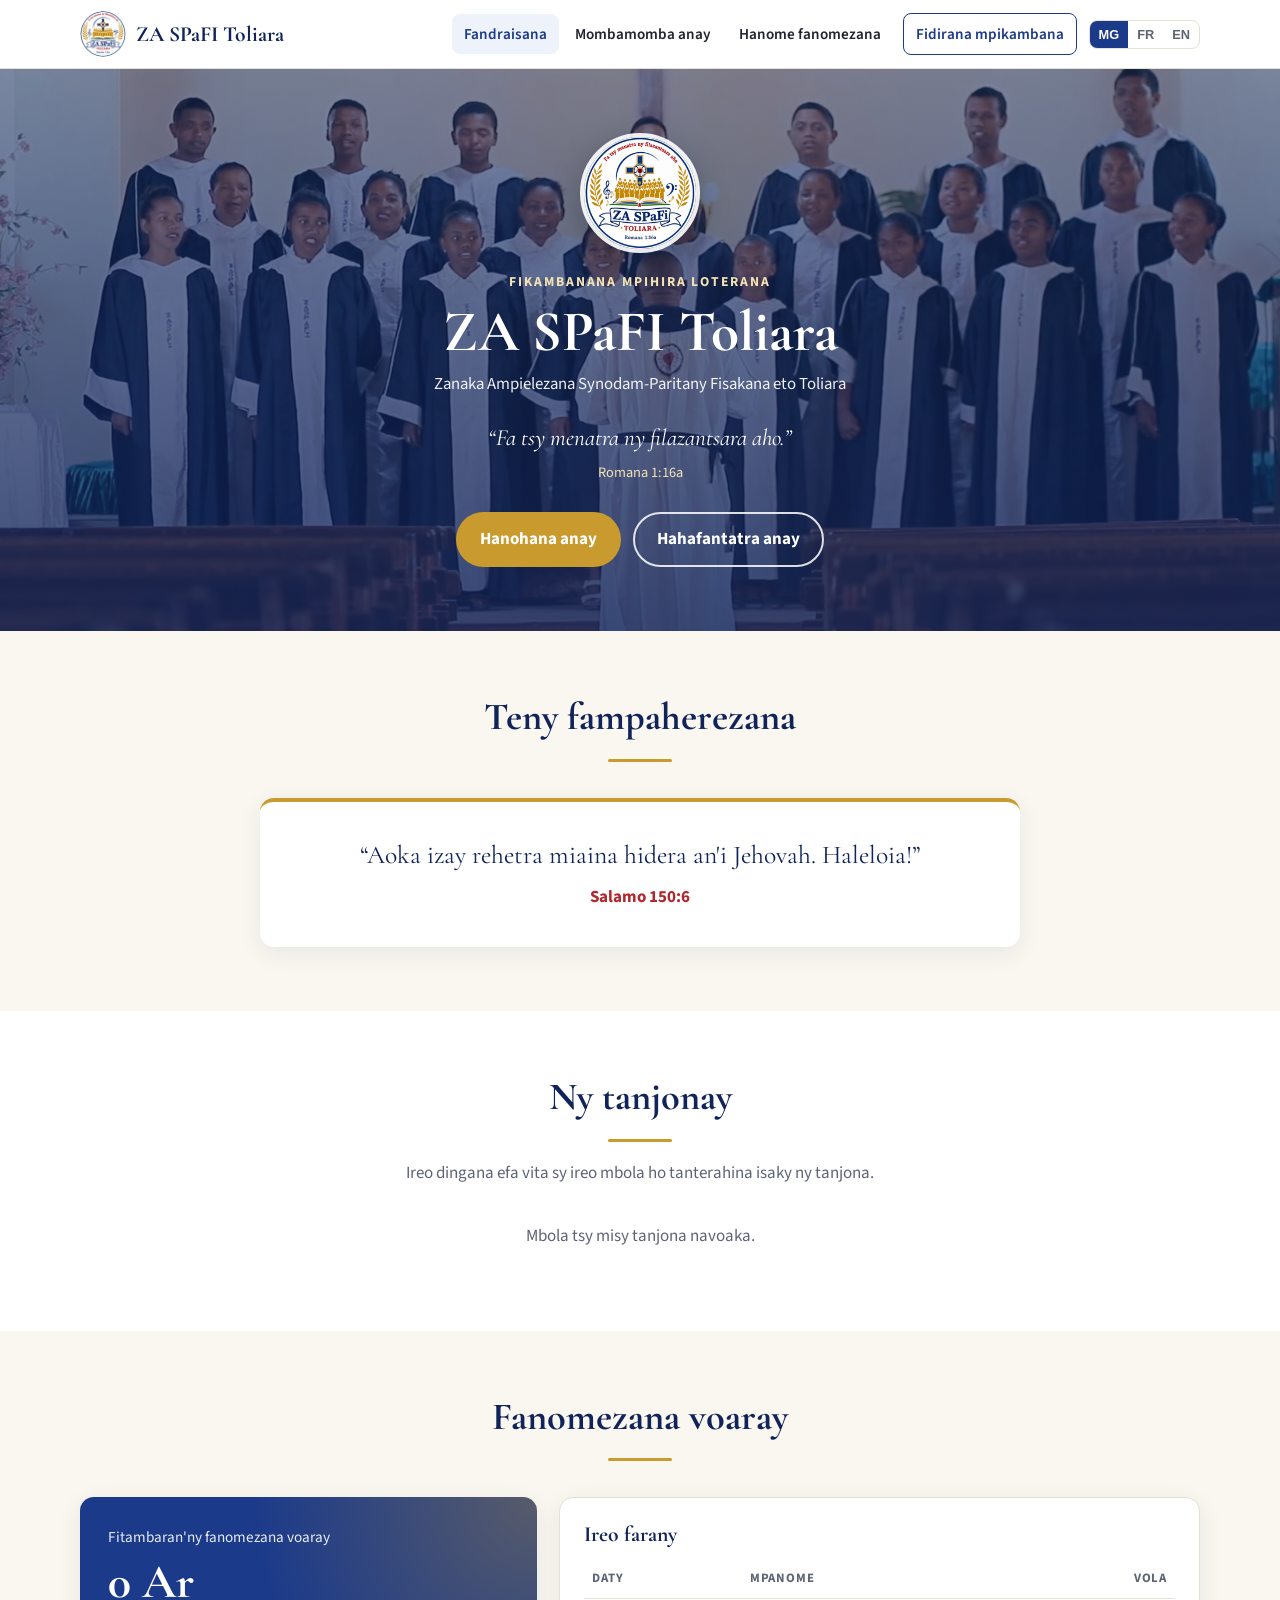
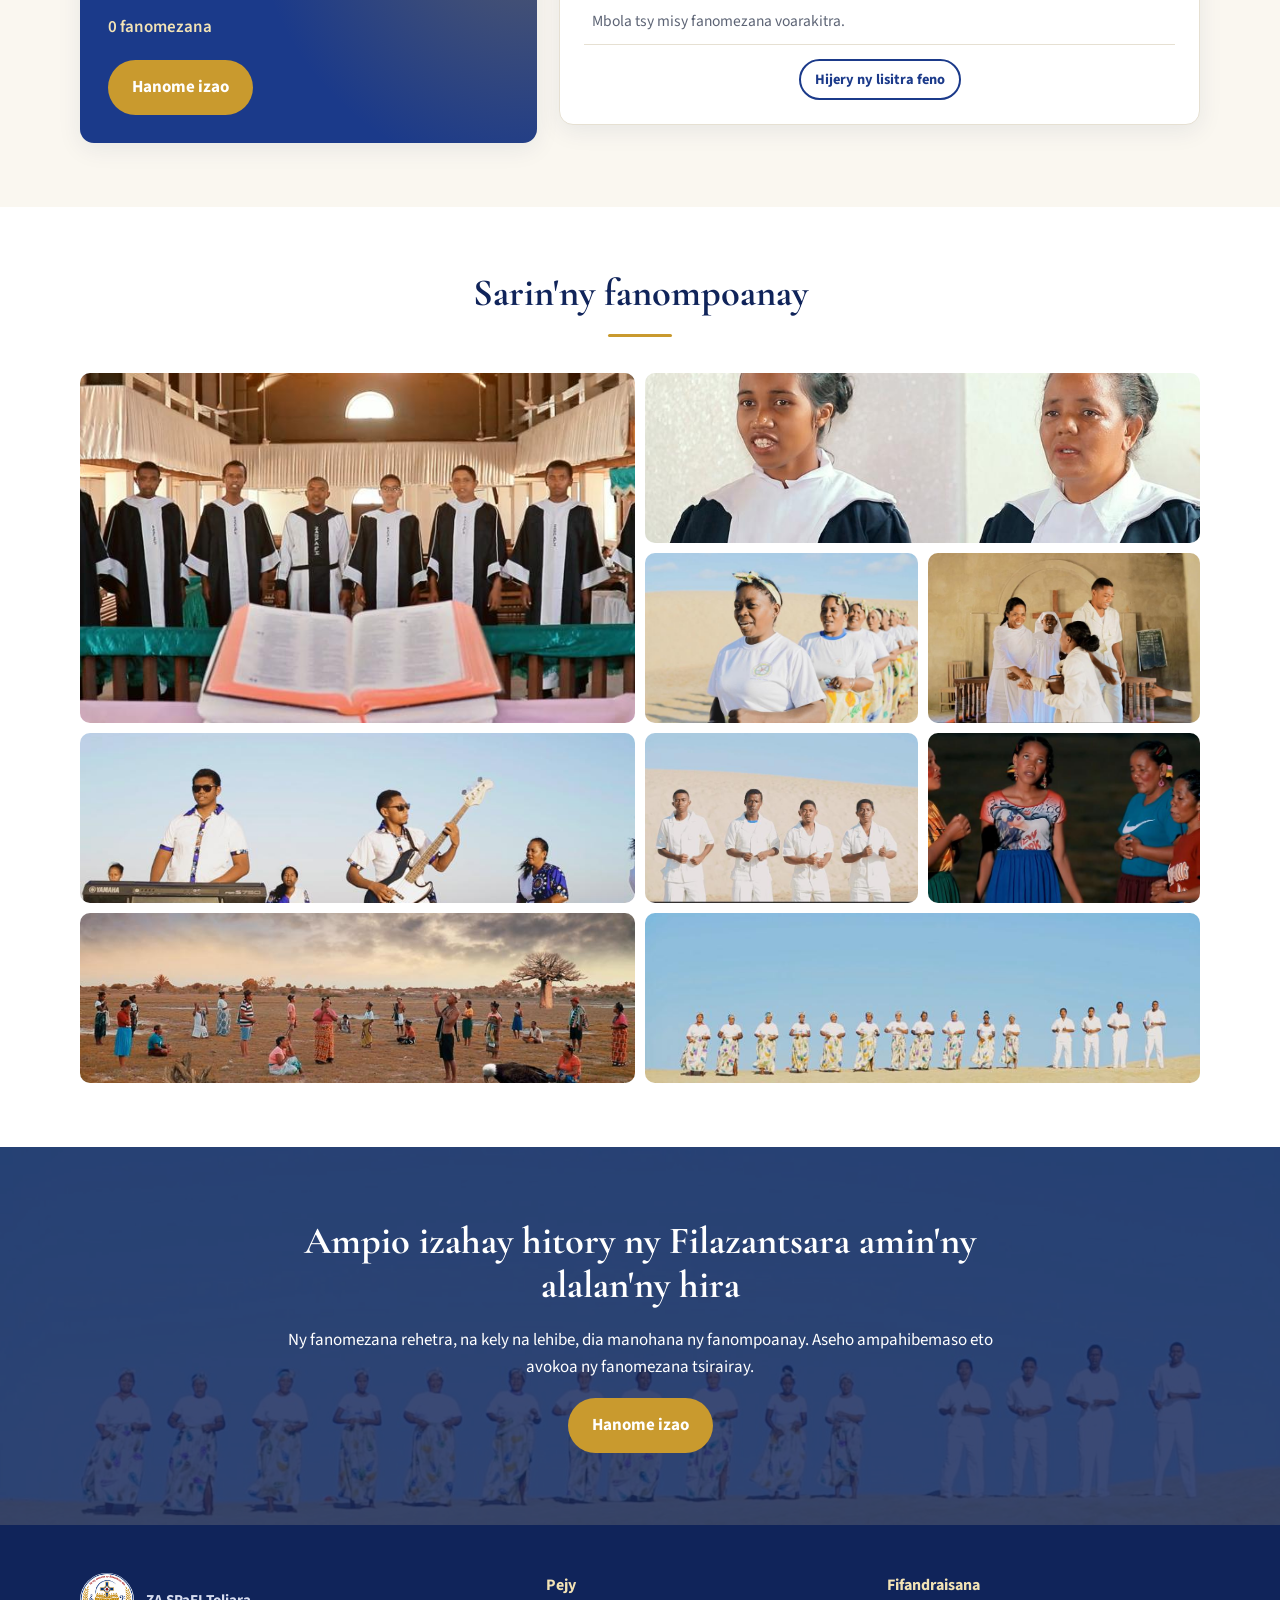
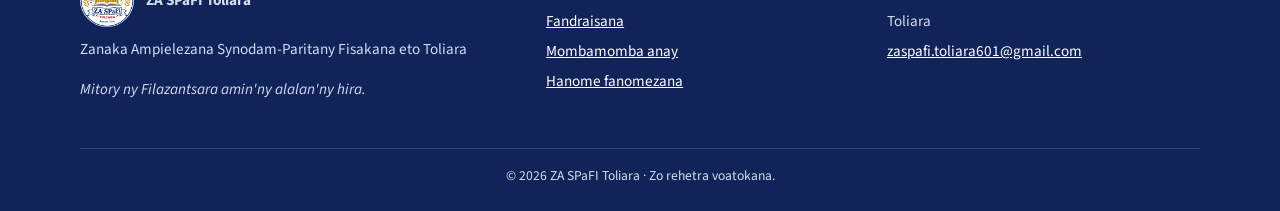
==== index.html @ 919e58b3 "first" ====
<!DOCTYPE html>
<html lang="mg">
<head>
<meta charset="utf-8">
<meta name="viewport" content="width=device-width, initial-scale=1">
<title>ZA SPaFI Toliara</title>
<meta name="description" content="ZA SPaFI Toliara – Zanaka Ampielezana Synodam-Paritany Fisakana eto Toliara. Fikambanana mpihira loterana.">
<meta property="og:title" content="ZA SPaFI Toliara">
<meta property="og:description" content="Fikambanana mpihira loterana – Toliara">
<meta property="og:image" content="assets/img/photo02.jpg">
<link rel="icon" href="assets/img/favicon.png">
<link rel="preconnect" href="https://fonts.googleapis.com">
<link rel="preconnect" href="https://fonts.gstatic.com" crossorigin>
<link href="https://fonts.googleapis.com/css2?family=Cormorant+Garamond:ital,wght@0,600;0,700;1,600&family=Source+Sans+3:wght@400;600;700&display=swap" rel="stylesheet">
<link rel="stylesheet" href="assets/css/style.css">
</head>
<body data-page="home">
<main>
  <section class="hero">
    <div class="hero__bg" style="background-image:url('assets/img/photo02.jpg')"></div>
    <div class="container hero__content">
      <img class="hero__logo" src="assets/img/logo-192.png" alt="Marika ZA SPaFI Toliara">
      <div class="hero__kicker" data-i18n="site.kind"></div>
      <h1 data-i18n="site.name"></h1>
      <p class="hero__fullname" data-i18n="site.fullname"></p>
      <div class="hero__verse" data-verse="motto"></div>
      <div class="btn-row">
        <a class="btn btn--gold" href="fanomezana.html" data-i18n="home.hero_btn_donate"></a>
        <a class="btn btn--ghost" href="mombamomba.html" data-i18n="home.hero_btn_about"></a>
      </div>
    </div>
  </section>

  <section class="section">
    <div class="container">
      <div class="section__head"><h2 data-i18n="home.verse_title"></h2><span class="ornament"></span></div>
      <div class="verse-card" data-verse="home"></div>
    </div>
  </section>

  <section class="section section--white" id="tanjona">
    <div class="container">
      <div class="section__head"><h2 data-i18n="home.goals_title"></h2><span class="ornament"></span><p data-i18n="home.goals_intro"></p></div>
      <div class="goals" id="goals" data-needs-data><p class="center muted" data-i18n="common.loading"></p></div>
    </div>
  </section>

  <section class="section">
    <div class="container">
      <div class="section__head"><h2 data-i18n="home.donations_title"></h2><span class="ornament"></span></div>
      <div class="donation-summary" id="donation-summary" data-needs-data></div>
    </div>
  </section>

  <section class="section section--white">
    <div class="container">
      <div class="section__head"><h2 data-i18n="home.gallery_title"></h2><span class="ornament"></span></div>
      <div class="gallery">
        <figure class="wide tall"><img src="assets/img/photo01-sm.jpg" alt="" loading="lazy"></figure>
        <figure class="wide"><img src="assets/img/photo03-sm.jpg" alt="" loading="lazy"></figure>
        <figure><img src="assets/img/photo05-sm.jpg" alt="" loading="lazy"></figure>
        <figure><img src="assets/img/photo08-sm.jpg" alt="" loading="lazy"></figure>
        <figure class="wide"><img src="assets/img/photo06-sm.jpg" alt="" loading="lazy"></figure>
        <figure><img src="assets/img/photo04-sm.jpg" alt="" loading="lazy"></figure>
        <figure><img src="assets/img/photo10-sm.jpg" alt="" loading="lazy"></figure>
        <figure class="wide"><img src="assets/img/photo09-sm.jpg" alt="" loading="lazy"></figure>
        <figure class="wide"><img src="assets/img/photo07-sm.jpg" alt="" loading="lazy"></figure>
      </div>
    </div>
  </section>

  <section class="cta">
    <div class="hero__bg" style="background-image:url('assets/img/photo07.jpg')"></div>
    <div class="container">
      <h2 data-i18n="home.cta_title"></h2>
      <p data-i18n="home.cta_text"></p>
      <a class="btn btn--gold" href="fanomezana.html" data-i18n="home.cta_btn"></a>
    </div>
  </section>
</main>
<script src="assets/js/config.js"></script>
<script src="assets/js/content.js"></script>
<script src="assets/js/app.js"></script>
</body>
</html>
---- assets/css/style.css ----
/* ZA SPaFI Toliara – main stylesheet
   Colours taken from the association logo. */
:root {
  --navy: #1b3a8a;
  --navy-dark: #10245a;
  --gold: #c99a2e;
  --gold-light: #f3e3b5;
  --red: #b0272d;
  --green: #2f7d4f;
  --cream: #faf7f0;
  --paper: #ffffff;
  --ink: #1f2430;
  --muted: #5d6475;
  --line: #e6e0d2;
  --radius: 14px;
  --shadow: 0 6px 24px rgba(16, 36, 90, .08);
  --font-head: "Cormorant Garamond", Georgia, serif;
  --font-body: "Source Sans 3", "Segoe UI", Roboto, sans-serif;
}

* { box-sizing: border-box; }
html { scroll-behavior: smooth; }
body {
  margin: 0;
  font-family: var(--font-body);
  font-size: 17px;
  line-height: 1.6;
  color: var(--ink);
  background: var(--cream);
}
img { max-width: 100%; display: block; }
a { color: var(--navy); }
h1, h2, h3 { font-family: var(--font-head); color: var(--navy-dark); line-height: 1.15; margin: 0 0 .5em; }
h1 { font-size: clamp(2.2rem, 6vw, 3.6rem); }
h2 { font-size: clamp(1.7rem, 4vw, 2.4rem); }
h3 { font-size: 1.35rem; }
p { margin: 0 0 1em; }

.container { width: min(1120px, 100% - 32px); margin-inline: auto; }
.section { padding: 64px 0; }
.section--white { background: var(--paper); }
.section__head { text-align: center; max-width: 680px; margin: 0 auto 36px; }
.section__head p { color: var(--muted); }
.ornament { display: block; width: 64px; height: 3px; background: var(--gold); margin: 10px auto 18px; border-radius: 2px; }

/* ---------- Header ---------- */
.site-header {
  position: sticky; top: 0; z-index: 50;
  background: rgba(255, 255, 255, .96);
  backdrop-filter: blur(6px);
  border-bottom: 1px solid var(--line);
}
.site-header__inner { display: flex; align-items: center; gap: 16px; min-height: 68px; }
.brand { display: flex; align-items: center; gap: 10px; text-decoration: none; color: var(--navy-dark); }
.brand img { width: 46px; height: 46px; border-radius: 50%; }
.brand span { font-family: var(--font-head); font-weight: 700; font-size: 1.35rem; }
.nav { margin-left: auto; display: flex; align-items: center; gap: 4px; }
.nav a {
  text-decoration: none; color: var(--ink); font-weight: 600; font-size: .95rem;
  padding: 8px 12px; border-radius: 8px;
}
.nav a:hover { background: var(--cream); }
.nav a[aria-current="page"] { color: var(--navy); background: #eef2fb; }
.nav a.nav__login { border: 1.5px solid var(--navy); color: var(--navy); margin-left: 6px; }
.lang-switch { display: flex; border: 1px solid var(--line); border-radius: 8px; overflow: hidden; margin-left: 8px; }
.lang-switch button { border: 0; background: transparent; padding: 6px 9px; font-weight: 700; font-size: .8rem; cursor: pointer; color: var(--muted); }
.lang-switch button.is-active { background: var(--navy); color: #fff; }
.nav-toggle { display: none; margin-left: auto; background: none; border: 0; padding: 8px; cursor: pointer; }
.nav-toggle span { display: block; width: 24px; height: 2px; background: var(--navy-dark); margin: 5px 0; }

@media (max-width: 860px) {
  .nav-toggle { display: block; }
  .nav {
    display: none; position: absolute; top: 68px; left: 0; right: 0;
    flex-direction: column; align-items: stretch; gap: 0;
    background: #fff; border-bottom: 1px solid var(--line); padding: 8px 16px 16px;
  }
  .nav.is-open { display: flex; }
  .nav a { padding: 12px; }
  .nav a.nav__login { margin: 8px 0 0; text-align: center; }
  .lang-switch { margin: 12px 0 0; align-self: flex-start; }
}

/* ---------- Demo banner ---------- */
.demo-banner { background: var(--gold-light); color: #5b4511; text-align: center; font-size: .9rem; padding: 8px 16px; }

/* ---------- Hero ---------- */
.hero { position: relative; color: #fff; min-height: 560px; display: flex; align-items: center; overflow: hidden; }
.hero__bg { position: absolute; inset: 0; background-size: cover; background-position: center; }
.hero__bg::after { content: ""; position: absolute; inset: 0; background: linear-gradient(180deg, rgba(16,36,90,.55) 0%, rgba(16,36,90,.82) 100%); }
.hero__content { position: relative; text-align: center; padding: 64px 0; }
.hero__logo { width: 120px; height: 120px; border-radius: 50%; margin: 0 auto 18px; border: 4px solid rgba(255,255,255,.9); box-shadow: 0 8px 30px rgba(0,0,0,.25); }
.hero__kicker { text-transform: uppercase; letter-spacing: .14em; font-size: .85rem; color: var(--gold-light); font-weight: 700; }
.hero h1 { color: #fff; margin: 6px 0 6px; }
.hero__fullname { font-size: 1.05rem; opacity: .92; max-width: 640px; margin: 0 auto 22px; }
.hero__verse { font-family: var(--font-head); font-style: italic; font-size: 1.45rem; margin: 0 auto 28px; }
.hero__verse blockquote { margin: 0; }
.hero__verse cite { display: block; font-style: normal; font-family: var(--font-body); font-size: .9rem; color: var(--gold-light); margin-top: 4px; }
.btn-row { display: flex; gap: 12px; justify-content: center; flex-wrap: wrap; }

.btn {
  display: inline-flex; align-items: center; justify-content: center; gap: 8px;
  font: inherit; font-weight: 700; text-decoration: none; cursor: pointer;
  padding: 12px 22px; border-radius: 999px; border: 2px solid transparent; transition: transform .15s, background .15s;
}
.btn:hover { transform: translateY(-1px); }
.btn--gold { background: var(--gold); color: #fff; }
.btn--gold:hover { background: #b88a22; }
.btn--ghost { border-color: rgba(255,255,255,.85); color: #fff; }
.btn--navy { background: var(--navy); color: #fff; }
.btn--outline { border-color: var(--navy); color: var(--navy); background: transparent; }
.btn--small { padding: 7px 14px; font-size: .9rem; }
.btn[disabled] { opacity: .6; cursor: wait; transform: none; }

/* ---------- Verse card ---------- */
.verse-card {
  max-width: 760px; margin: 0 auto; text-align: center;
  background: var(--paper); border-radius: var(--radius); box-shadow: var(--shadow);
  padding: 36px 28px; border-top: 4px solid var(--gold);
}
.verse-card blockquote { margin: 0; font-family: var(--font-head); font-size: 1.6rem; line-height: 1.35; color: var(--navy-dark); }
.verse-card cite { display: block; margin-top: 12px; font-style: normal; font-weight: 700; color: var(--red); }

/* ---------- Goals ---------- */
.goals { display: grid; gap: 22px; grid-template-columns: repeat(auto-fit, minmax(300px, 1fr)); }
.goal {
  background: var(--paper); border-radius: var(--radius); box-shadow: var(--shadow);
  padding: 24px; display: flex; flex-direction: column; border: 1px solid var(--line);
}
.goal h3 { margin-bottom: 6px; }
.goal__desc { color: var(--muted); font-size: .95rem; }
.goal__meta { display: flex; justify-content: space-between; font-size: .88rem; color: var(--muted); margin: 6px 0 8px; gap: 8px; flex-wrap: wrap; }
.goal__meta strong { color: var(--navy); }
.progress { height: 10px; background: #edeae1; border-radius: 99px; overflow: hidden; }
.progress__bar { height: 100%; background: linear-gradient(90deg, var(--navy), var(--gold)); border-radius: 99px; transition: width .8s ease; }
.goal__toggle { margin-top: 14px; align-self: flex-start; background: none; border: 0; padding: 0; color: var(--navy); font: inherit; font-weight: 700; cursor: pointer; }
.steps { list-style: none; margin: 14px 0 0; padding: 0; border-left: 2px solid var(--line); }
.steps[hidden] { display: none; }
.step { position: relative; padding: 0 0 12px 22px; font-size: .95rem; }
.step::before {
  content: ""; position: absolute; left: -8px; top: 5px; width: 14px; height: 14px; border-radius: 50%;
  background: #fff; border: 2px solid #c8c2b2;
}
.step--done::before { background: var(--green); border-color: var(--green); }
.step--in_progress::before { background: var(--gold); border-color: var(--gold); }
.step__title { font-weight: 600; }
.step--done .step__title { color: var(--muted); }
.step__info { font-size: .82rem; color: var(--muted); }
.badge { display: inline-block; font-size: .75rem; font-weight: 700; padding: 2px 8px; border-radius: 99px; margin-left: 6px; vertical-align: 1px; }
.badge--done { background: #e3f1e8; color: var(--green); }
.badge--in_progress { background: var(--gold-light); color: #6d5212; }
.badge--todo { background: #eef0f4; color: var(--muted); }

/* ---------- Stats / donations ---------- */
.donation-summary { display: grid; gap: 22px; grid-template-columns: minmax(0,1fr) minmax(0,1.4fr); align-items: start; }
@media (max-width: 760px) { .donation-summary { grid-template-columns: minmax(0,1fr); } }
.stat {
  background: var(--navy); color: #fff; border-radius: var(--radius); padding: 28px; box-shadow: var(--shadow);
  background-image: radial-gradient(circle at 100% 0%, rgba(201,154,46,.35), transparent 55%);
}
.stat__label { font-size: .95rem; opacity: .9; }
.stat__value { font-family: var(--font-head); font-size: clamp(2.2rem, 6vw, 3rem); font-weight: 700; line-height: 1.1; margin: 6px 0; }
.stat__sub { color: var(--gold-light); font-weight: 600; }
.stat .btn { margin-top: 18px; }

.card { background: var(--paper); border-radius: var(--radius); box-shadow: var(--shadow); padding: 24px; border: 1px solid var(--line); }
.table-wrap { overflow-x: auto; }
table { width: 100%; border-collapse: collapse; font-size: .97rem; }
th, td { text-align: left; padding: 10px 8px; border-bottom: 1px solid var(--line); }
th { font-size: .8rem; text-transform: uppercase; letter-spacing: .06em; color: var(--muted); }
td.num, th.num { text-align: right; white-space: nowrap; font-variant-numeric: tabular-nums; }
td.date { white-space: nowrap; color: var(--muted); }
tr.is-anon td.donor { color: var(--muted); font-style: italic; }
@media (max-width: 560px) { table { font-size: .88rem; } th, td { padding: 8px 5px; } }
tfoot td { font-weight: 700; border-bottom: 0; color: var(--navy-dark); }
.list-actions { margin-top: 14px; text-align: center; }

/* ---------- Gallery ---------- */
.gallery { display: grid; gap: 10px; grid-template-columns: repeat(4, 1fr); grid-auto-rows: 170px; }
.gallery figure { margin: 0; overflow: hidden; border-radius: 10px; }
.gallery img { width: 100%; height: 100%; object-fit: cover; transition: transform .4s; }
.gallery figure:hover img { transform: scale(1.05); }
.gallery .wide { grid-column: span 2; }
.gallery .tall { grid-row: span 2; }
@media (max-width: 760px) { .gallery { grid-template-columns: repeat(2, 1fr); grid-auto-rows: 130px; } }

/* ---------- CTA ---------- */
.cta { position: relative; color: #fff; text-align: center; overflow: hidden; }
.cta .hero__bg::after { background: rgba(16,36,90,.8); }
.cta .container { position: relative; padding: 72px 0; max-width: 720px; }
.cta h2 { color: #fff; }

/* ---------- Page header (inner pages) ---------- */
.page-head { position: relative; color: #fff; overflow: hidden; min-height: clamp(320px, 42vw, 520px); display: flex; align-items: flex-end; }
.page-head .hero__bg { background-position: center var(--focus, 25%); }
.page-head .hero__bg::after { background: linear-gradient(180deg, rgba(16,36,90,.10) 0%, rgba(16,36,90,.35) 45%, rgba(16,36,90,.88) 100%); }
.page-head .container { position: relative; padding: 140px 0 40px; text-align: center; }
.page-head h1 { color: #fff; }
.page-head p { max-width: 680px; margin: 0 auto; opacity: .95; }

/* ---------- About ---------- */
.two-col { display: grid; gap: 40px; grid-template-columns: 1.1fr .9fr; align-items: center; }
@media (max-width: 860px) { .two-col { grid-template-columns: 1fr; } }
.rounded-photo { border-radius: var(--radius); box-shadow: var(--shadow); }
.pillars { display: grid; gap: 16px; grid-template-columns: repeat(auto-fit, minmax(190px, 1fr)); }
.pillar { background: var(--paper); border-radius: var(--radius); padding: 22px; border: 1px solid var(--line); border-top: 4px solid var(--navy); }
.pillar:nth-child(2) { border-top-color: var(--gold); }
.pillar:nth-child(3) { border-top-color: var(--red); }
.pillar:nth-child(5) { border-top-color: var(--green); }
.pillar h3 { font-size: 1.25rem; }
.pillar p { color: var(--muted); font-size: .95rem; margin: 0; }
.office { display: grid; gap: 14px; grid-template-columns: repeat(auto-fit, minmax(160px, 1fr)); }
.office__item { background: var(--paper); border: 1px solid var(--line); border-radius: 12px; padding: 16px; text-align: center; }
.office__role { font-size: .8rem; text-transform: uppercase; letter-spacing: .06em; color: var(--gold); font-weight: 700; }
.office__name { font-weight: 700; color: var(--navy-dark); }
dl.facts { display: grid; grid-template-columns: max-content 1fr; gap: 10px 20px; margin: 0; }
dl.facts dt { font-weight: 700; color: var(--muted); }
dl.facts dd { margin: 0; }
@media (max-width: 560px) { dl.facts { grid-template-columns: 1fr; gap: 2px; } dl.facts dd { margin-bottom: 10px; } }

/* ---------- Donate ---------- */
.donate-grid { display: grid; gap: 28px; grid-template-columns: minmax(0,1fr) minmax(0,1.2fr); align-items: start; }
@media (max-width: 860px) { .donate-grid { grid-template-columns: minmax(0,1fr); } }
.how { counter-reset: how; list-style: none; padding: 0; margin: 0 0 22px; }
.how li { counter-increment: how; position: relative; padding: 0 0 14px 46px; }
.how li::before {
  content: counter(how); position: absolute; left: 0; top: 0; width: 32px; height: 32px; border-radius: 50%;
  background: var(--navy); color: #fff; font-weight: 700; display: grid; place-items: center;
}
.mm { border: 2px dashed var(--gold); border-radius: var(--radius); padding: 18px; background: #fffaf0; margin-bottom: 12px; }
.mm__op { font-weight: 700; color: var(--red); }
.mm__number { font-family: var(--font-head); font-size: 2rem; font-weight: 700; color: var(--navy-dark); letter-spacing: .03em; }
.mm__row { display: flex; align-items: center; gap: 12px; flex-wrap: wrap; }
.mm__holder { color: var(--muted); font-size: .92rem; }

.form { display: grid; gap: 14px; }
.form .row { display: grid; gap: 14px; grid-template-columns: 1fr 1fr; }
@media (max-width: 560px) { .form .row { grid-template-columns: 1fr; } }
label { font-weight: 600; font-size: .93rem; display: block; margin-bottom: 4px; }
.req { color: var(--red); }
input, select, textarea {
  width: 100%; font: inherit; padding: 10px 12px; border: 1.5px solid #d5cfbf; border-radius: 10px; background: #fff; color: var(--ink);
}
input:focus, select:focus, textarea:focus { outline: none; border-color: var(--navy); box-shadow: 0 0 0 3px rgba(27,58,138,.15); }
fieldset { border: 0; padding: 0; margin: 0; }
legend { font-weight: 600; font-size: .93rem; margin-bottom: 6px; }
.choice { display: flex; gap: 10px; align-items: center; font-weight: 400; margin-bottom: 4px; }
.choice input { width: auto; }
.hint { font-size: .85rem; color: var(--muted); margin-top: 4px; }
.hp { position: absolute; left: -9999px; }
.alert { padding: 14px 16px; border-radius: 10px; font-weight: 600; }
.alert--ok { background: #e3f1e8; color: #1f5a37; }
.alert--err { background: #fbe6e6; color: #8a1f24; }
.share-box { text-align: center; }

/* ---------- Footer ---------- */
.site-footer { background: var(--navy-dark); color: #d6dcef; padding: 48px 0 24px; font-size: .95rem; }
.site-footer a { color: #fff; }
.footer-grid { display: grid; gap: 28px; grid-template-columns: 1.4fr 1fr 1fr; }
@media (max-width: 760px) { .footer-grid { grid-template-columns: 1fr; } }
.site-footer h4 { color: var(--gold-light); margin: 0 0 10px; font-size: 1rem; }
.site-footer ul { list-style: none; padding: 0; margin: 0; }
.site-footer li { margin-bottom: 6px; }
.footer-brand { display: flex; gap: 12px; align-items: center; margin-bottom: 10px; }
.footer-brand img { width: 54px; height: 54px; border-radius: 50%; background: #fff; }
.footer-bottom { border-top: 1px solid rgba(255,255,255,.15); margin-top: 32px; padding-top: 16px; font-size: .85rem; text-align: center; }

.muted { color: var(--muted); }
.center { text-align: center; }
.mt { margin-top: 28px; }

/* ---------- Commissions ---------- */
.commissions { display: flex; flex-wrap: wrap; gap: 10px; justify-content: center; }
.chip { background: var(--paper); border: 1.5px solid var(--gold); color: var(--navy-dark); font-weight: 700; padding: 10px 18px; border-radius: 999px; }

/* ---------- Members' area ---------- */
.page-head--short { min-height: clamp(240px, 26vw, 340px); }
.page-head--short .container { padding-top: 90px; }
.demo-note { background: var(--gold-light); color: #5b4511; border-radius: 10px; padding: 8px 12px; font-size: .9rem; text-align: center; }
.login-card { max-width: 440px; margin: 0 auto; }
.member-head { display: flex; justify-content: space-between; align-items: center; gap: 16px; flex-wrap: wrap; }
.member-head h2 { margin: 0 0 6px; }
.member-meta { display: flex; gap: 14px; flex-wrap: wrap; align-items: center; color: var(--muted); font-size: .95rem; }
.chip--small { padding: 3px 10px; font-size: .85rem; }
.tabs { display: flex; gap: 6px; margin: 22px 0 18px; overflow-x: auto; border-bottom: 2px solid var(--line); }
.tab { background: none; border: 0; font: inherit; font-weight: 700; color: var(--muted); padding: 10px 14px; cursor: pointer; white-space: nowrap; border-bottom: 3px solid transparent; margin-bottom: -2px; }
.tab.is-active { color: var(--navy); border-bottom-color: var(--gold); }
.small { font-size: .85rem; }
.fee-grid { display: grid; grid-template-columns: repeat(6, minmax(0, 1fr)); gap: 8px; margin: 12px 0; }
@media (min-width: 700px) { .fee-grid { grid-template-columns: repeat(12, minmax(0, 1fr)); } }
.fee-cell { border-radius: 10px; padding: 8px 4px; text-align: center; border: 1.5px solid var(--line); background: #fff; }
.fee-cell__m { display: block; font-size: .8rem; font-weight: 700; color: var(--muted); }
.fee-cell__s { display: block; font-size: 1.1rem; font-weight: 700; }
.fee-cell--on_time { background: #e3f1e8; border-color: #9bcfae; color: var(--green); }
.fee-cell--late { background: var(--gold-light); border-color: #e2c77d; color: #8a6514; }
.fee-cell--unpaid { background: #fbe6e6; border-color: #eab0b2; color: var(--red); }
.fee-cell--future, .fee-cell--na { color: #b9b3a3; }
.legend { display: flex; flex-wrap: wrap; gap: 14px; font-size: .85rem; color: var(--muted); margin-top: 8px; }
.legend span { display: inline-flex; align-items: center; gap: 6px; }
.dot { display: inline-block; width: 14px; height: 14px; border-radius: 50%; border: 2px solid #d5cfbf; background: #fff; vertical-align: middle; }
.dot--on_time { background: var(--green); border-color: var(--green); }
.dot--late { background: var(--gold); border-color: var(--gold); }
.dot--unpaid { background: #fff; border-color: var(--red); }
.dot--na { background: #eee; border-color: #ddd; }
.fees-table th.c, .fees-table td.c { text-align: center; padding: 8px 3px; }
.loans, .tasks { list-style: none; margin: 0; padding: 0; }
.loan { display: flex; justify-content: space-between; gap: 12px; padding: 12px 0; border-bottom: 1px solid var(--line); flex-wrap: wrap; }
.loan__right { text-align: right; }
.loan--returned { opacity: .7; }
.seg { display: inline-flex; border: 1.5px solid var(--navy); border-radius: 999px; overflow: hidden; margin-bottom: 14px; }
.seg button { border: 0; background: #fff; color: var(--navy); font: inherit; font-weight: 700; padding: 7px 16px; cursor: pointer; }
.seg button.is-active { background: var(--navy); color: #fff; }
.task { display: flex; justify-content: space-between; gap: 14px; align-items: center; background: #fff; border: 1px solid var(--line); border-left: 4px solid #c8c2b2; border-radius: 12px; padding: 14px 16px; margin-bottom: 10px; flex-wrap: wrap; }
.task--in_progress { border-left-color: var(--gold); }
.task--done { border-left-color: var(--green); opacity: .75; }
.task__main { flex: 1 1 320px; min-width: 0; }
.task__title { font-weight: 700; }
.task__meta { display: flex; flex-wrap: wrap; gap: 4px 16px; font-size: .88rem; color: var(--muted); margin-top: 4px; }
.badge--late { background: #fbe6e6; color: var(--red); }
.confirm { display: flex; align-items: center; gap: 8px; flex-wrap: wrap; font-size: .9rem; font-weight: 600; }
.fin-stats { display: grid; gap: 16px; grid-template-columns: repeat(3, minmax(0, 1fr)); }
@media (max-width: 760px) { .fin-stats { grid-template-columns: minmax(0, 1fr); } }
.big { font-family: var(--font-head); font-size: 1.9rem; font-weight: 700; }
.amt-in { color: var(--green); }
.amt-out { color: var(--red); }
.rank-grid { display: grid; gap: 18px; grid-template-columns: repeat(2, minmax(0, 1fr)); }
@media (max-width: 760px) { .rank-grid { grid-template-columns: minmax(0, 1fr); } }
.podium { list-style: none; margin: 0; padding: 0; }
.podium__item { display: flex; align-items: center; gap: 12px; padding: 10px 0; border-bottom: 1px solid var(--line); }
.podium__rank { width: 34px; height: 34px; border-radius: 50%; display: grid; place-items: center; font-weight: 700; color: #fff; background: #b9b3a3; flex: none; }
.podium__item--1 .podium__rank { background: var(--gold); }
.podium__item--2 .podium__rank { background: #8f9bb3; }
.podium__item--3 .podium__rank { background: #b07a4a; }
.podium__name { flex: 1; font-weight: 700; }
.podium__count { color: var(--muted); font-size: .9rem; white-space: nowrap; }
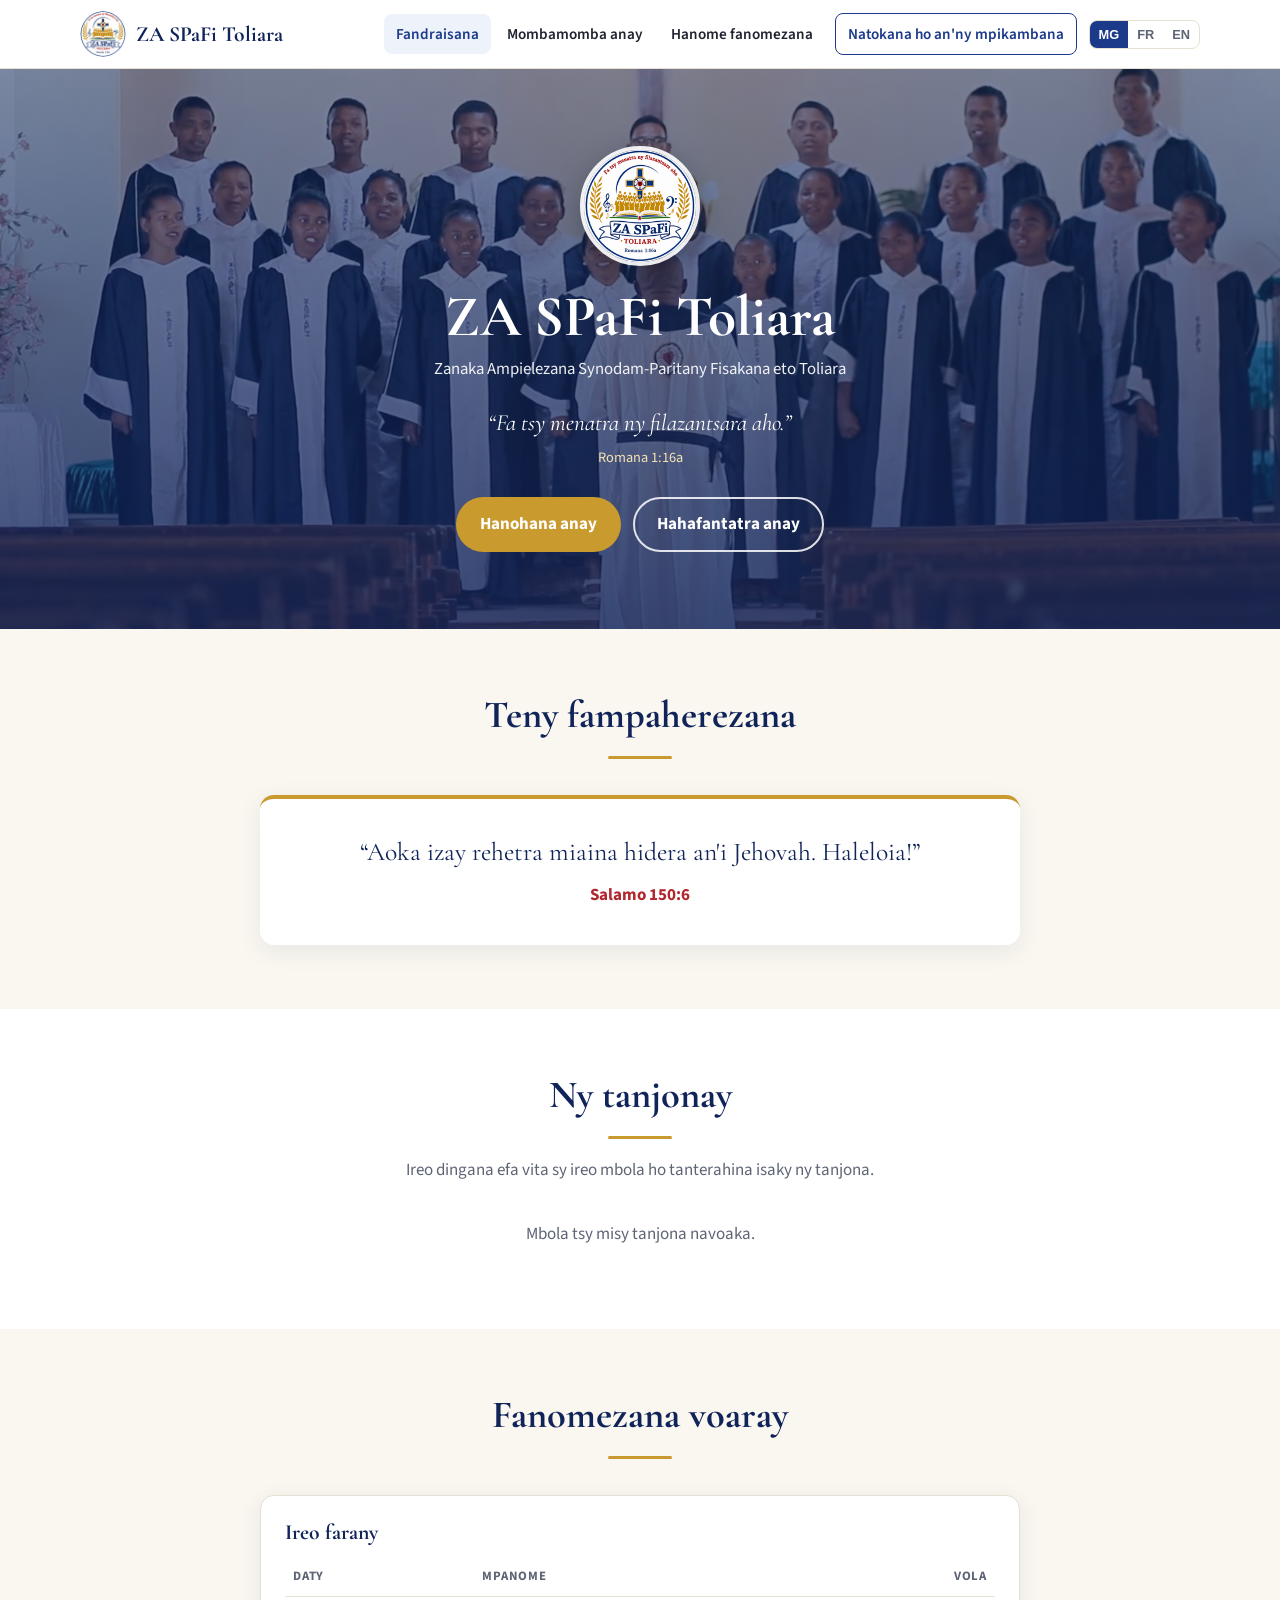
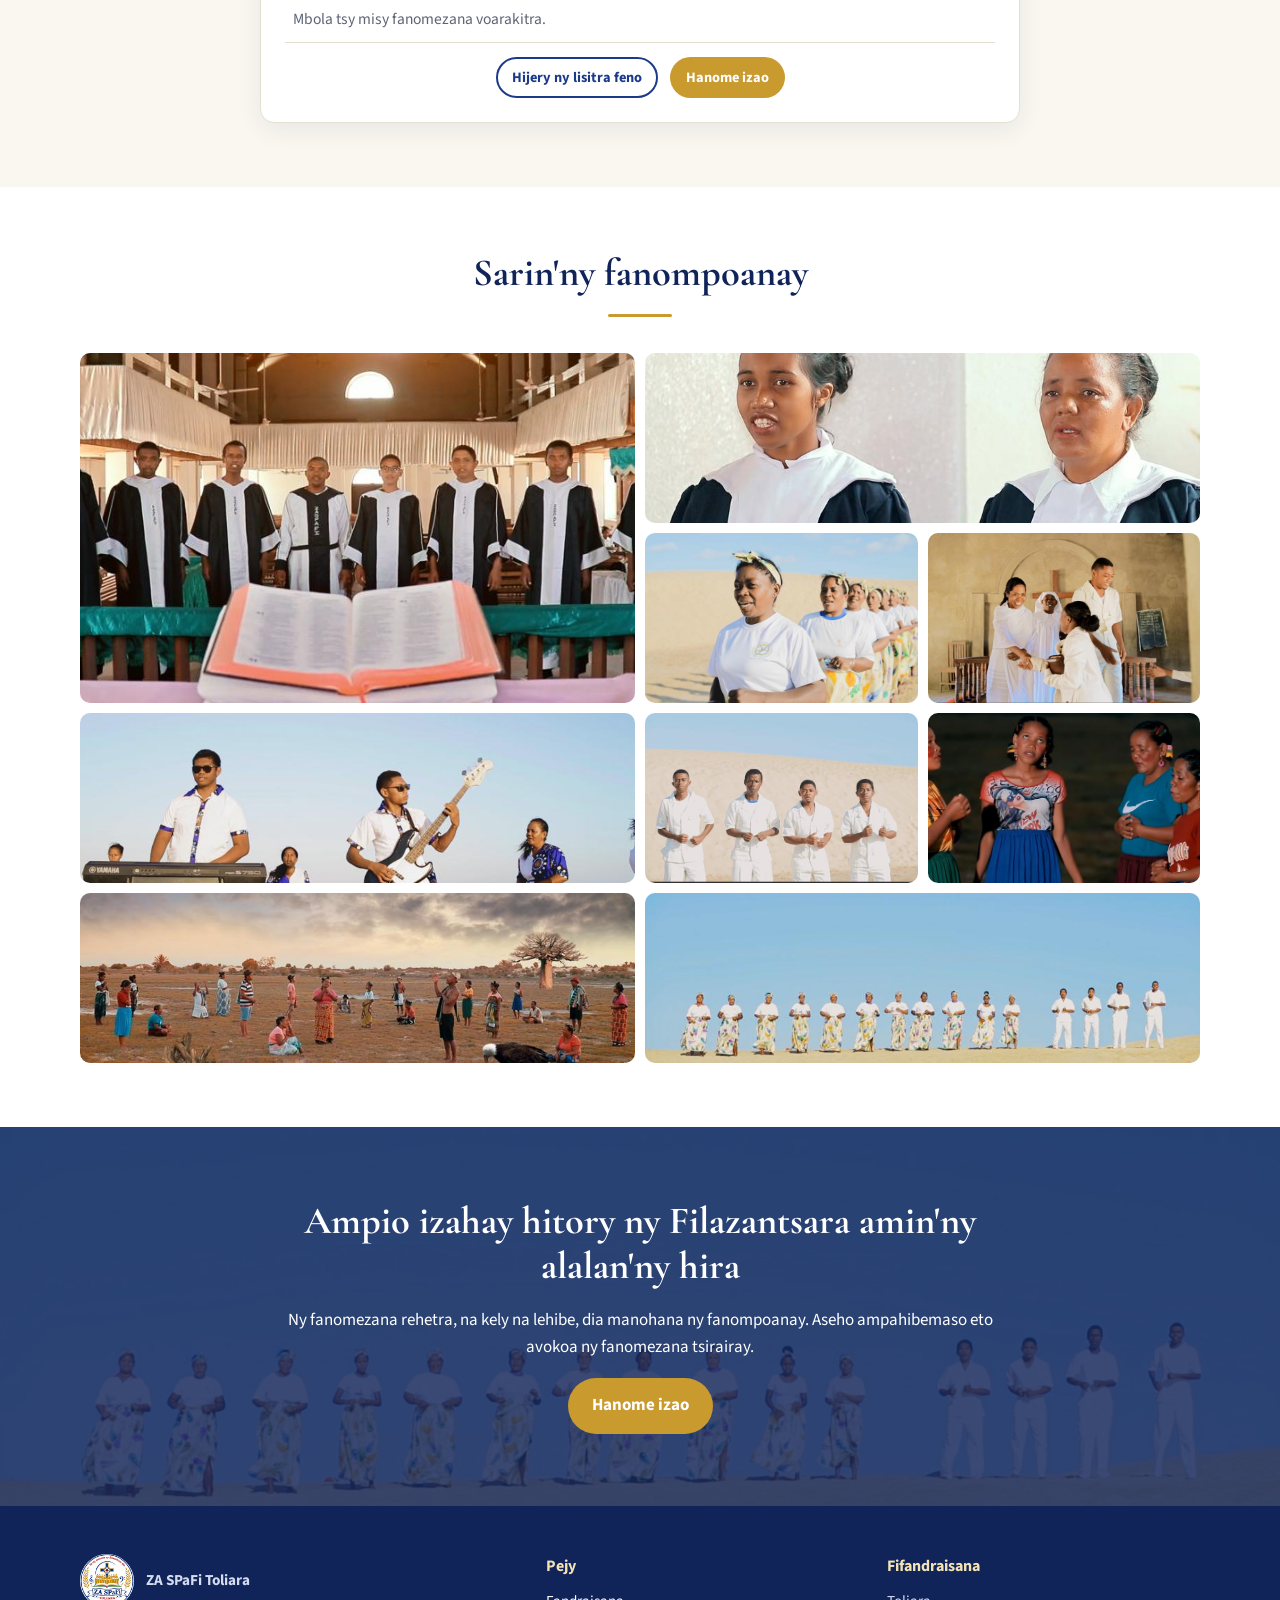
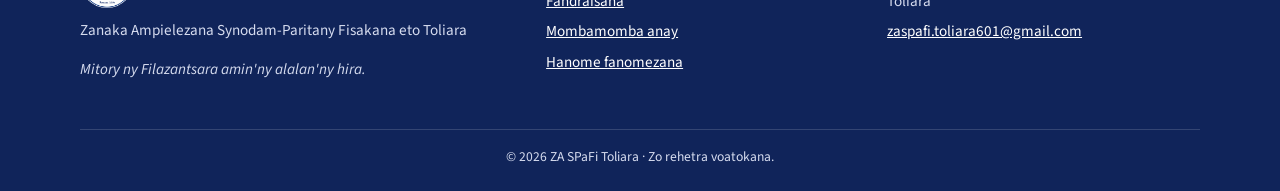
==== commit 9bcc2b7d: "photo card" ====
--- a/index.html
+++ b/index.html
@@ -3,10 +3,10 @@
 <head>
 <meta charset="utf-8">
 <meta name="viewport" content="width=device-width, initial-scale=1">
-<title>ZA SPaFI Toliara</title>
-<meta name="description" content="ZA SPaFI Toliara – Zanaka Ampielezana Synodam-Paritany Fisakana eto Toliara. Fikambanana mpihira loterana.">
-<meta property="og:title" content="ZA SPaFI Toliara">
-<meta property="og:description" content="Fikambanana mpihira loterana – Toliara">
+<title>ZA SPaFi Toliara</title>
+<meta name="description" content="ZA SPaFi Toliara – Zanaka Ampielezana Synodam-Paritany Fisakana eto Toliara.">
+<meta property="og:title" content="ZA SPaFi Toliara">
+<meta property="og:description" content="Zanaka Ampielezana Synodam-Paritany Fisakana eto Toliara">
 <meta property="og:image" content="assets/img/photo02.jpg">
 <link rel="icon" href="assets/img/favicon.png">
 <link rel="preconnect" href="https://fonts.googleapis.com">
@@ -19,8 +19,7 @@
   <section class="hero">
     <div class="hero__bg" style="background-image:url('assets/img/photo02.jpg')"></div>
     <div class="container hero__content">
-      <img class="hero__logo" src="assets/img/logo-192.png" alt="Marika ZA SPaFI Toliara">
-      <div class="hero__kicker" data-i18n="site.kind"></div>
+      <img class="hero__logo" src="assets/img/logo-192.png" alt="Marika ZA SPaFi Toliara">
       <h1 data-i18n="site.name"></h1>
       <p class="hero__fullname" data-i18n="site.fullname"></p>
       <div class="hero__verse" data-verse="motto"></div>
--- a/assets/css/style.css
+++ b/assets/css/style.css
@@ -1,4 +1,4 @@
-/* ZA SPaFI Toliara – main stylesheet
+/* ZA SPaFi Toliara – main stylesheet
    Colours taken from the association logo. */
 :root {
   --navy: #1b3a8a;
@@ -333,3 +333,128 @@
 .podium__item--3 .podium__rank { background: #b07a4a; }
 .podium__name { flex: 1; font-weight: 700; }
 .podium__count { color: var(--muted); font-size: .9rem; white-space: nowrap; }
+
+/* ---------- Phone entry app ---------- */
+body[data-page="entry"] .site-footer { display: none; }
+.e-main { padding: 18px 0 60px; }
+.inline { display: flex; gap: 8px; align-items: center; flex-wrap: wrap; }
+.inline select { flex: 1 1 200px; }
+.mt-s { margin-top: 12px; }
+.linkbtn { background: none; border: 0; color: var(--navy); font: inherit; font-weight: 700; cursor: pointer; padding: 4px 0; text-decoration: underline; }
+.e-status { background: #e8eefb; border: 1px solid #c9d5f1; border-radius: 12px; padding: 10px 14px; margin-bottom: 14px; font-size: .92rem; display: grid; gap: 4px; }
+.e-status.is-offline { background: var(--gold-light); border-color: #e2c77d; }
+.e-status__row { display: flex; gap: 10px; align-items: center; flex-wrap: wrap; justify-content: space-between; }
+.flash { margin-bottom: 12px; }
+.e-big {
+  display: flex; flex-direction: column; align-items: center; justify-content: center; gap: 6px; text-align: center;
+  background: var(--paper); border: 1.5px solid var(--line); border-radius: 16px; padding: 18px 10px; min-height: 104px;
+  font: inherit; font-weight: 700; color: var(--navy-dark); text-decoration: none; cursor: pointer; box-shadow: var(--shadow);
+}
+.e-big--scan { width: 100%; background: var(--navy); color: #fff; border-color: var(--navy); min-height: 130px; font-size: 1.15rem; }
+.e-ico { font-size: 1.8rem; line-height: 1; }
+.e-grid { display: grid; grid-template-columns: repeat(2, minmax(0, 1fr)); gap: 12px; margin-top: 14px; }
+.count { background: var(--red); color: #fff; border-radius: 99px; padding: 0 8px; font-size: .85rem; }
+.e-search { position: relative; margin-top: 14px; }
+.picks { list-style: none; margin: 6px 0 0; padding: 0; background: #fff; border: 1px solid var(--line); border-radius: 12px; overflow: hidden; }
+.pick { display: flex; flex-direction: column; align-items: flex-start; width: 100%; background: none; border: 0; border-bottom: 1px solid var(--line); padding: 10px 14px; font: inherit; text-align: left; cursor: pointer; }
+.pick span { color: var(--muted); font-size: .88rem; }
+.e-back { margin-bottom: 10px; }
+.e-head h2 { margin-bottom: 6px; }
+.e-wide { width: 100%; }
+.mchips { display: grid; grid-template-columns: repeat(6, minmax(0, 1fr)); gap: 6px; margin: 8px 0 12px; }
+.mchip { position: relative; margin: 0; }
+.mchip input { position: absolute; opacity: 0; }
+.mchip span { display: block; text-align: center; padding: 10px 0; border: 1.5px solid var(--line); border-radius: 10px; font-weight: 700; background: #fff; cursor: pointer; }
+.mchip input:checked + span { background: var(--gold); border-color: var(--gold); color: #fff; }
+.mchip.is-paid input + span, .mchip.is-paid input:checked + span { background: #e3f1e8; border-color: #9bcfae; color: var(--green); cursor: default; }
+.fee-total { font-weight: 700; color: var(--navy-dark); margin: 0; }
+.seg label { display: inline-flex; gap: 6px; align-items: center; padding: 7px 16px; margin: 0; font-weight: 700; color: var(--navy); cursor: pointer; }
+.att-list { list-style: none; padding: 0; margin: 0 0 10px; max-height: 300px; overflow-y: auto; }
+.att-list li { display: flex; justify-content: space-between; padding: 6px 0; border-bottom: 1px solid var(--line); }
+.don__top { display: flex; justify-content: space-between; font-size: 1.15rem; }
+.scanner { position: fixed; inset: 0; z-index: 100; background: rgba(10, 20, 50, .92); display: flex; align-items: center; justify-content: center; padding: 16px; }
+.scanner[hidden] { display: none; }
+.scanner__box { width: min(420px, 100%); text-align: center; color: #fff; }
+.scanner__box #reader { width: 100%; background: #000; border-radius: 12px; overflow: hidden; min-height: 240px; }
+.scanner__msg { min-height: 1.6em; font-weight: 700; margin: 12px 0; }
+
+/* ---------- Member cards & labels ---------- */
+.idcard {
+  width: 85.6mm; height: 54mm; border-radius: 3mm; overflow: hidden; background: #fff; color: var(--ink);
+  border: .3mm solid #c8c2b2; display: flex; flex-direction: column; font-family: var(--font-body);
+  -webkit-print-color-adjust: exact; print-color-adjust: exact;
+}
+.idcard__band { background: var(--navy); color: #fff; display: flex; align-items: center; gap: 2.5mm; padding: 1.8mm 3mm; border-bottom: .8mm solid var(--gold); }
+.idcard__band img { width: 9mm; height: 9mm; border-radius: 50%; background: #fff; }
+.idcard__band strong { display: block; font-family: var(--font-head); font-size: 4.2mm; line-height: 1.1; }
+.idcard__band span { display: block; font-size: 2.4mm; color: var(--gold-light); }
+.idcard__body { flex: 1; display: flex; gap: 2mm; padding: 2mm 3mm; align-items: center; }
+.idcard__info { flex: 1; min-width: 0; font-size: 2.6mm; line-height: 1.35; }
+.idcard__label { text-transform: uppercase; letter-spacing: .08em; font-size: 2.1mm; color: var(--gold); font-weight: 700; }
+.idcard__name { font-weight: 700; font-size: 3.6mm; color: var(--navy-dark); line-height: 1.15; margin: .5mm 0 1mm; }
+.idcard__id { margin-top: 1.2mm; font-weight: 700; font-size: 3.4mm; color: var(--red); letter-spacing: .04em; }
+.idcard__qr { width: 24mm; height: 24mm; flex: none; }
+.idcard__qr svg { width: 100%; height: 100%; display: block; }
+.idcard__foot { font-size: 2mm; text-align: center; color: var(--muted); font-style: italic; padding: 0 2mm 1.4mm; }
+.my-card .idcard { margin: 8px auto 0; transform-origin: top center; }
+@media (max-width: 420px) { .my-card .idcard { transform: scale(.9); } }
+.mlabel { width: 50mm; height: 25mm; border: .3mm dashed #b9b3a3; display: flex; gap: 2mm; align-items: center; padding: 2mm; background: #fff; }
+.mlabel__qr { width: 20mm; height: 20mm; flex: none; }
+.mlabel__qr svg { width: 100%; height: 100%; display: block; }
+.mlabel__txt { font-size: 2.6mm; line-height: 1.3; }
+.mlabel__id { font-weight: 700; font-size: 4.4mm; color: var(--navy-dark); }
+.mlabel__org { color: var(--muted); font-size: 2.2mm; }
+
+/* karatra.html */
+.c-tools { display: flex; gap: 8px; align-items: center; flex-wrap: wrap; margin-bottom: 12px; }
+.c-tools select { width: auto; }
+.c-list { display: grid; grid-template-columns: repeat(auto-fill, minmax(230px, 1fr)); gap: 4px 14px; margin-bottom: 24px; }
+.c-item { display: flex; gap: 8px; align-items: center; font-weight: 400; margin: 0; padding: 4px 0; }
+.c-item input { width: auto; }
+.print-area { display: flex; flex-wrap: wrap; gap: 4mm; justify-content: center; padding: 0 16px 40px; }
+@media print {
+  @page { size: A4; margin: 10mm; }
+  body { background: #fff; }
+  .site-header, .site-footer, .demo-banner, .no-print { display: none !important; }
+  .print-area { gap: 2mm; padding: 0; justify-content: flex-start; }
+  .idcard, .mlabel { break-inside: avoid; page-break-inside: avoid; }
+}
+
+/* ---------- Member photos ---------- */
+.idcard__photo { width: 17mm; height: 22.5mm; flex: none; border-radius: 1.5mm; overflow: hidden; background: #e9e4d6; border: .3mm solid #d5cfbf; display: grid; place-items: center; }
+.idcard__photo img { width: 100%; height: 100%; object-fit: cover; display: block; }
+.idcard__photo span { font-family: var(--font-head); font-weight: 700; font-size: 6mm; color: #a39c8a; }
+.idcard__band span { font-size: 1.9mm; line-height: 1.2; }
+.idcard__body { gap: 2.2mm; padding: 1.8mm 2.6mm; }
+.idcard__qr { width: 20mm; height: 20mm; }
+.idcard__name { font-size: 3.2mm; }
+.idcard__info { font-size: 2.4mm; }
+.photo-box { display: flex; gap: 16px; align-items: center; }
+.photo-prev { width: 96px; height: 128px; flex: none; border-radius: 10px; overflow: hidden; background: #e9e4d6; display: grid; place-items: center; border: 1px solid var(--line); }
+.photo-prev img { width: 100%; height: 100%; object-fit: cover; }
+.photo-prev span { font-family: var(--font-head); font-size: 2rem; font-weight: 700; color: #a39c8a; }
+.photo-box h3 { margin-bottom: 4px; }
+.file-btn { cursor: pointer; margin: 4px 6px 4px 0; }
+
+/* ---------- Members' page layout ---------- */
+.donation-summary { grid-template-columns: minmax(0, 1fr) !important; max-width: 760px; margin: 0 auto; }
+.m-layout { display: grid; grid-template-columns: minmax(0, 360px) minmax(0, 1fr); gap: 28px; align-items: start; }
+@media (max-width: 960px) { .m-layout { grid-template-columns: minmax(0, 1fr); } }
+.m-side { display: grid; grid-template-columns: minmax(0, 1fr); gap: 16px; }
+.m-side > .card, .m-side .mt { margin-top: 0; }
+.m-side .member-head { display: block; }
+.m-side .member-head h2 { font-size: 1.6rem; }
+.m-side .fee-grid { grid-template-columns: repeat(4, minmax(0, 1fr)) !important; }
+.m-side .my-card { overflow: hidden; }
+.m-side .my-card .idcard { zoom: .88; margin: 8px auto 0; }
+.m-nav { display: flex; gap: 6px; flex-wrap: wrap; margin-bottom: 4px; position: sticky; top: 68px; z-index: 5; background: var(--cream); padding: 8px 0; border-bottom: 2px solid var(--line); }
+.m-nav a { text-decoration: none; font-weight: 700; color: var(--navy); padding: 6px 12px; border-radius: 99px; background: #eef2fb; font-size: .92rem; }
+.m-sec { padding-top: 22px; scroll-margin-top: 130px; }
+.m-sec > h2 { margin-bottom: 10px; }
+.m-main .fin-stats { grid-template-columns: repeat(auto-fit, minmax(190px, 1fr)); }
+.m-main .stat__value { font-size: clamp(1.8rem, 3vw, 2.4rem); }
+.goals--members { grid-template-columns: repeat(auto-fit, minmax(270px, 1fr)); }
+.goal--hidden { border-style: dashed; border-color: #c8c2b2; background: #fcfbf7; }
+.badge--hidden { background: #ece8f6; color: #5a4a8a; }
+.mt-xs { margin-top: 6px; }
+.step .confirm { font-size: .85rem; }
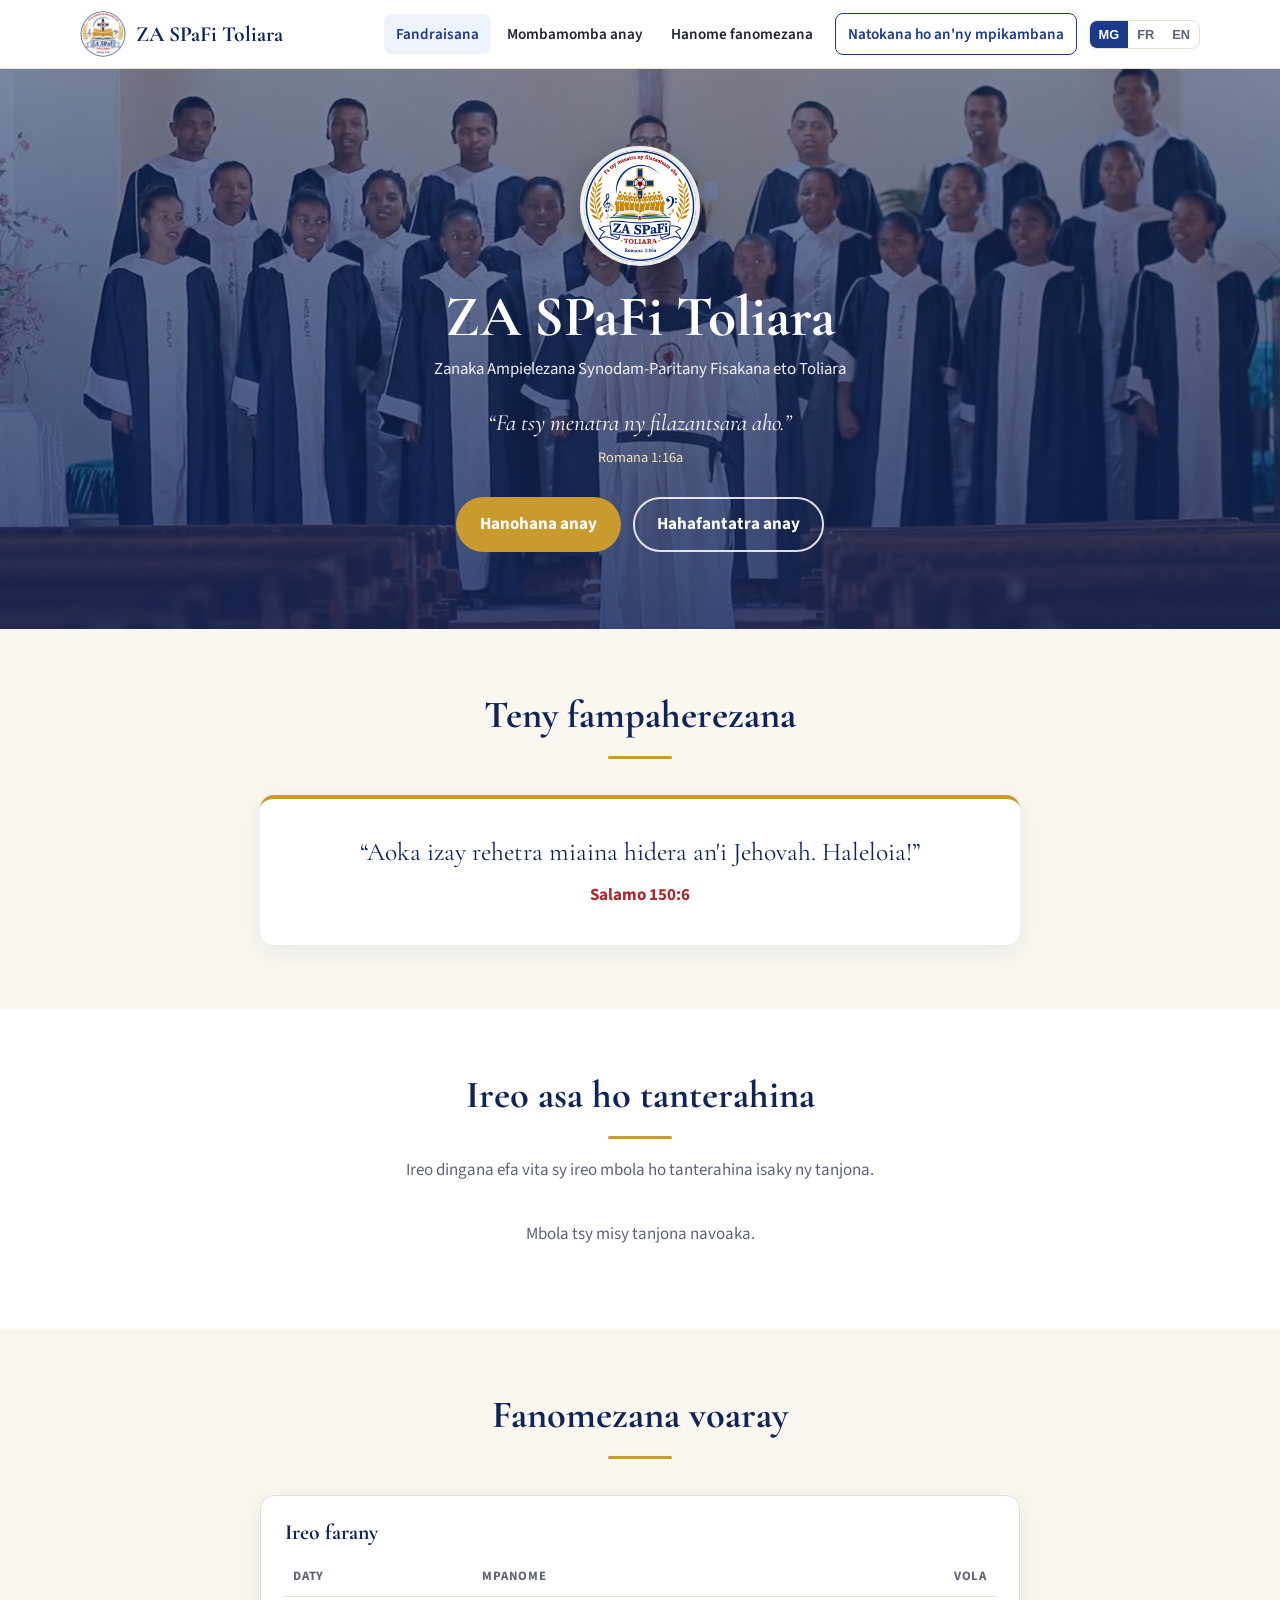
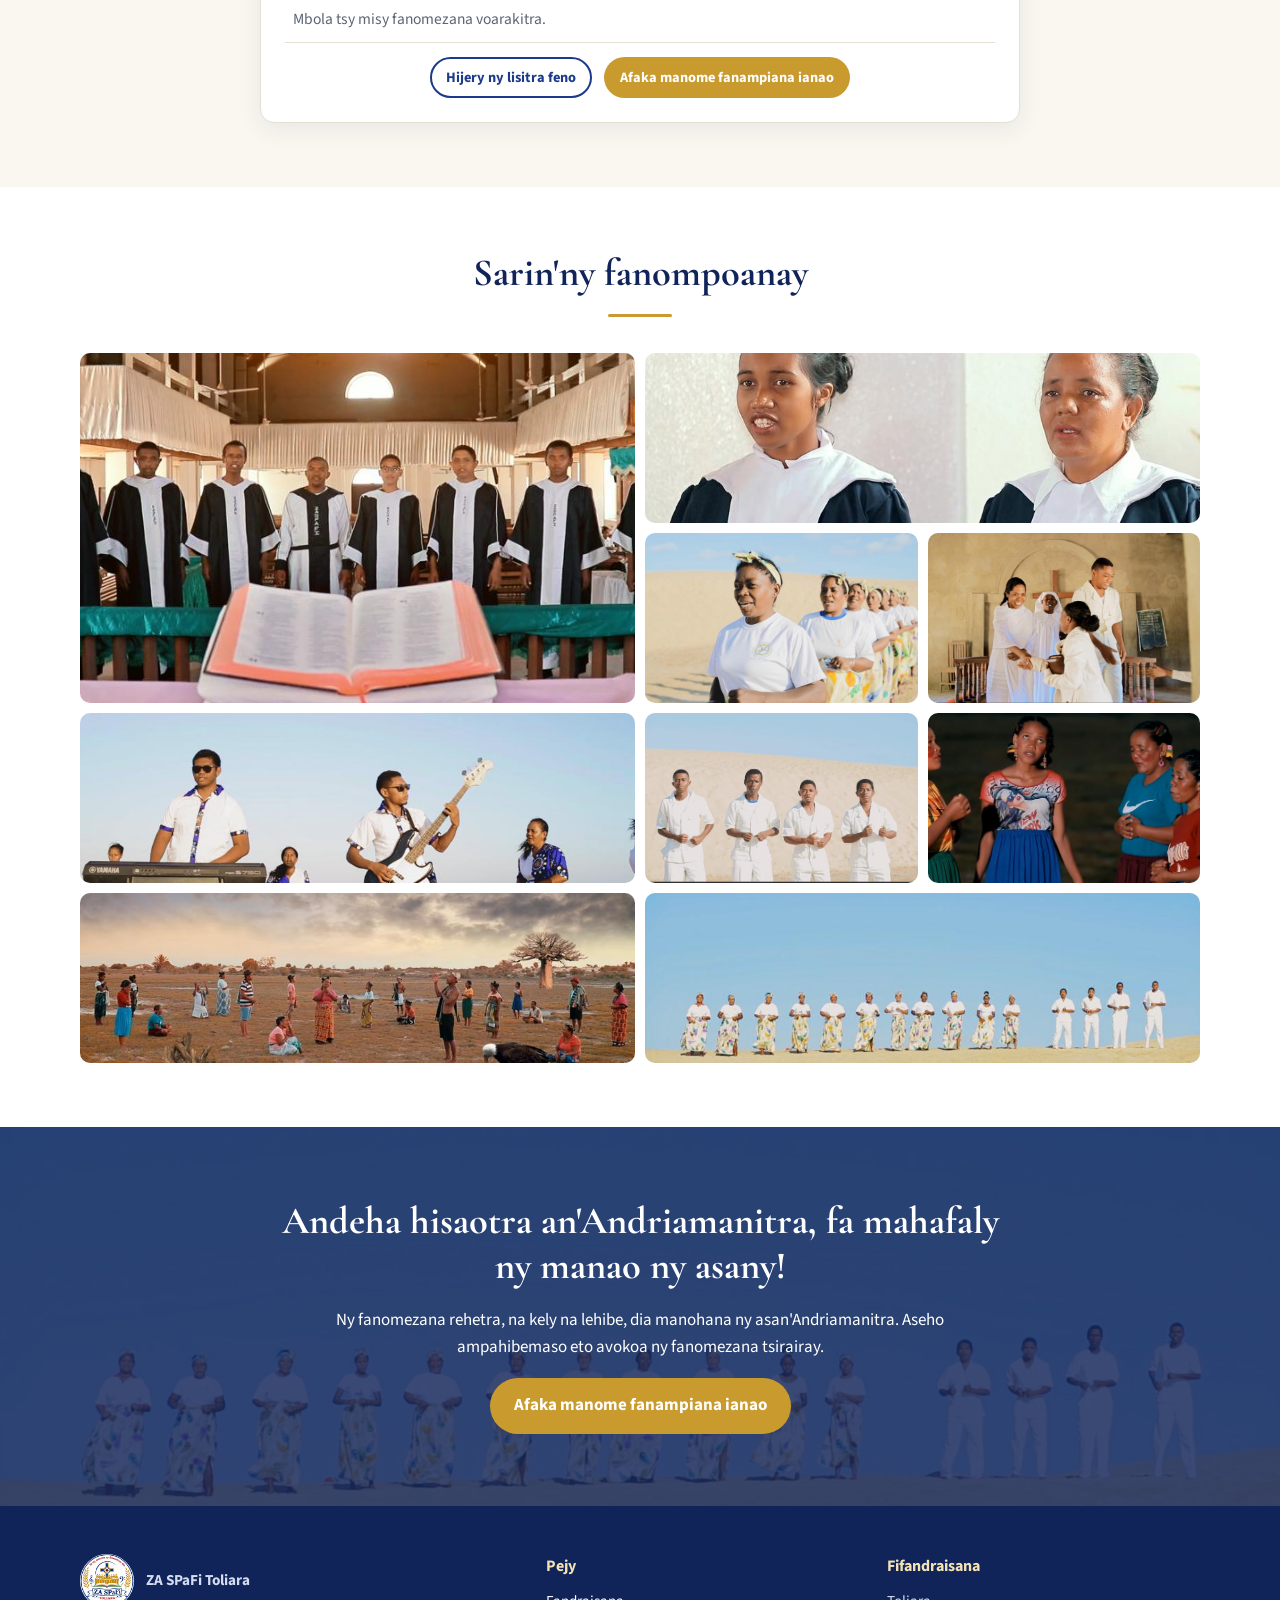
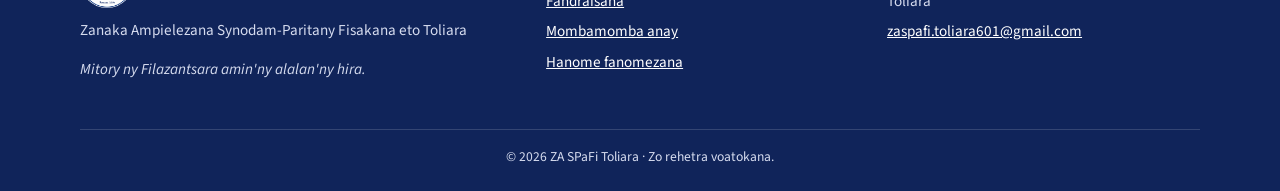
==== commit e2dbd2d2: "update_page label" ====
--- a/index.html
+++ b/index.html
@@ -44,6 +44,13 @@
     </div>
   </section>
 
+  <section class="section section--white section--tight" id="vita" hidden>
+    <div class="container">
+      <div class="section__head"><h2 data-i18n="home.done_title"></h2><span class="ornament"></span></div>
+      <div class="goals" id="goals-done"></div>
+    </div>
+  </section>
+
   <section class="section">
     <div class="container">
       <div class="section__head"><h2 data-i18n="home.donations_title"></h2><span class="ornament"></span></div>
--- a/assets/css/style.css
+++ b/assets/css/style.css
@@ -458,3 +458,21 @@
 .badge--hidden { background: #ece8f6; color: #5a4a8a; }
 .mt-xs { margin-top: 6px; }
 .step .confirm { font-size: .85rem; }
+
+/* ---------- Home: completed work ---------- */
+.section--tight { padding-top: 8px; }
+.goal--done { border-color: #9bcfae; background: #f6fbf7; }
+.goal--done .progress__bar { background: var(--green); }
+.goal__toggle.btn { margin-top: 14px; align-self: flex-start; }
+.about-rules .btn { margin-top: 6px; }
+.att-stats { display: flex; flex-wrap: wrap; gap: 6px; margin-top: 10px; }
+.att-stats .badge { margin-left: 0; }
+.att-last { list-style: none; margin: 4px 0 0; padding: 0; font-size: .9rem; }
+.att-last li { display: flex; justify-content: space-between; padding: 3px 0; border-bottom: 1px solid var(--line); }
+.mini-bar { height: 5px; background: #edeae1; border-radius: 9px; margin-top: 4px; min-width: 60px; }
+.mini-bar i { display: block; height: 100%; background: var(--green); border-radius: 9px; }
+.mchip small { display: block; font-size: .62rem; font-weight: 600; opacity: .7; line-height: 1; margin-top: 2px; }
+.fee-note { background: #eef2fb; border-radius: 10px; padding: 8px 12px; font-weight: 600; color: var(--navy-dark); margin: 0; }
+.goal__toggle.btn { padding: 7px 16px; border: 2px solid var(--navy); border-radius: 999px; color: var(--navy); background: #fff; font-size: .9rem; }
+.goal__toggle.btn:hover { background: #eef2fb; }
+#goals-done { grid-template-columns: repeat(auto-fill, minmax(300px, 1fr)); }
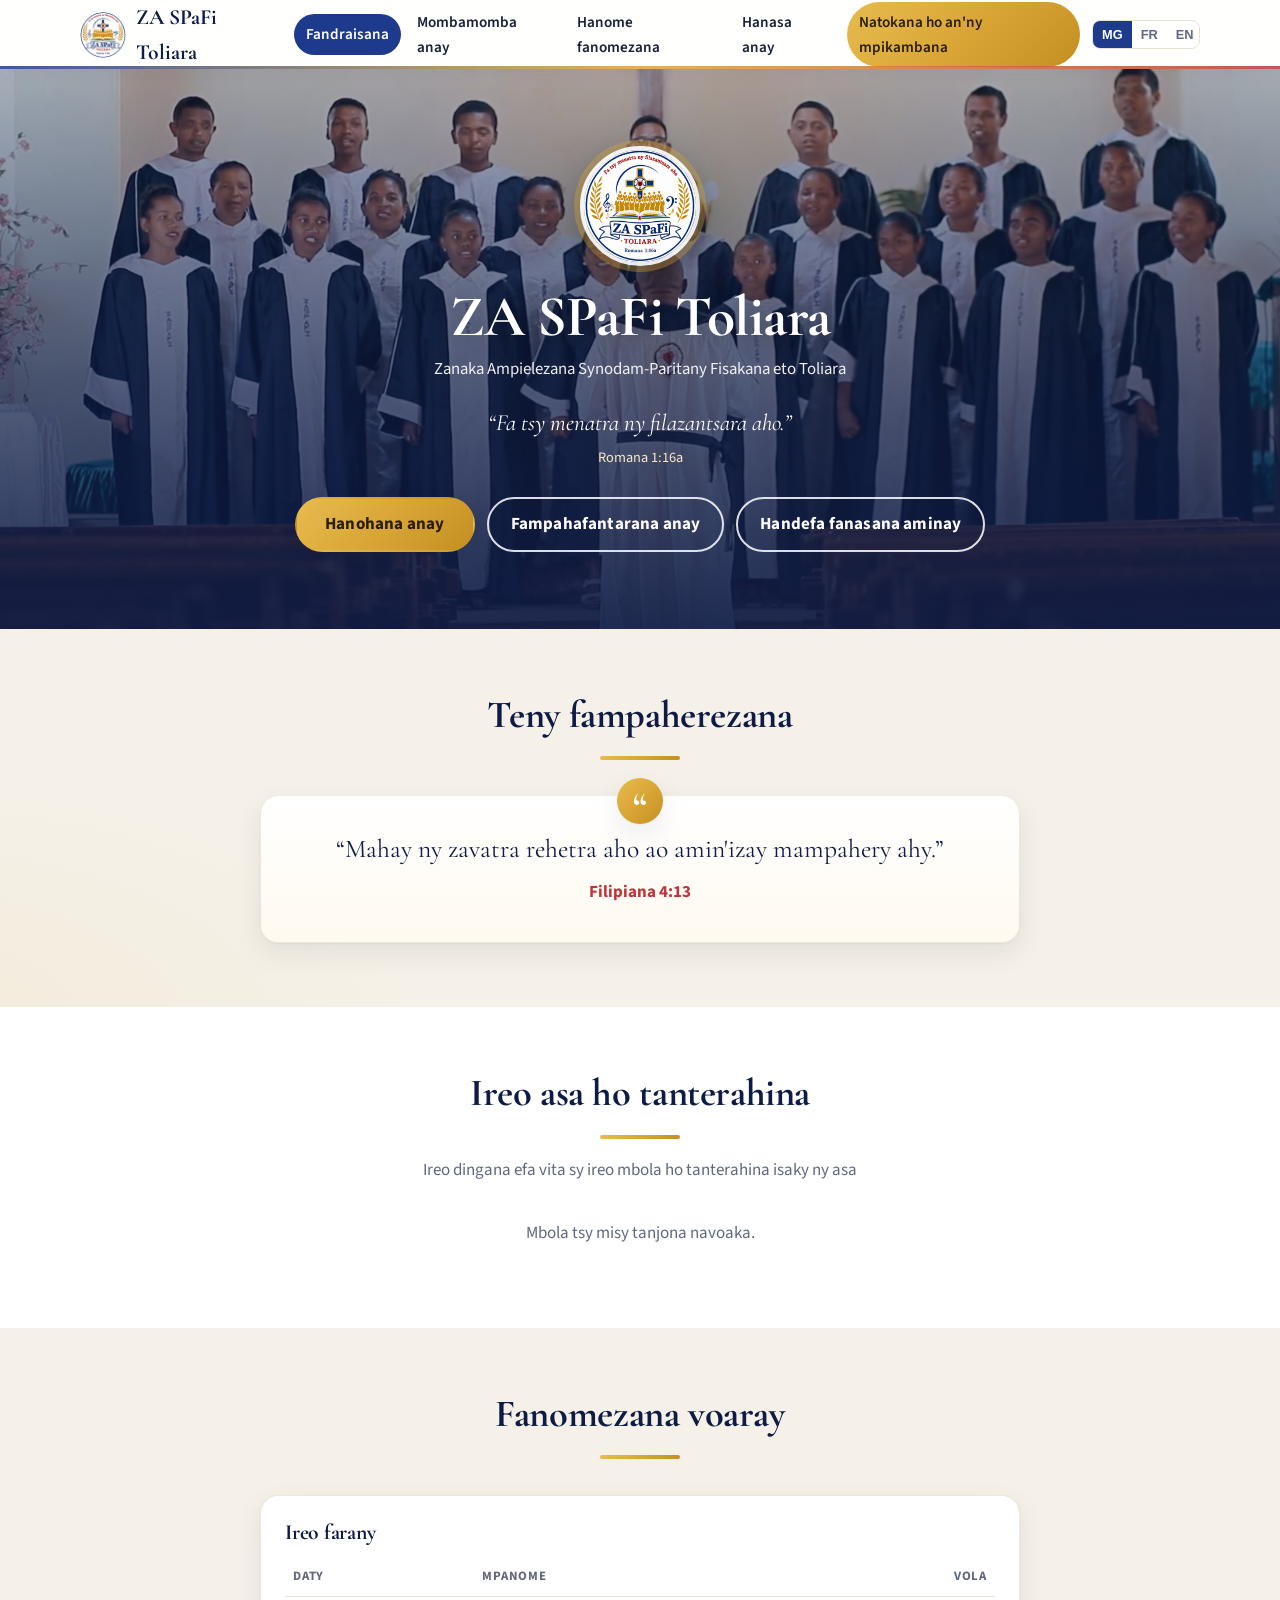
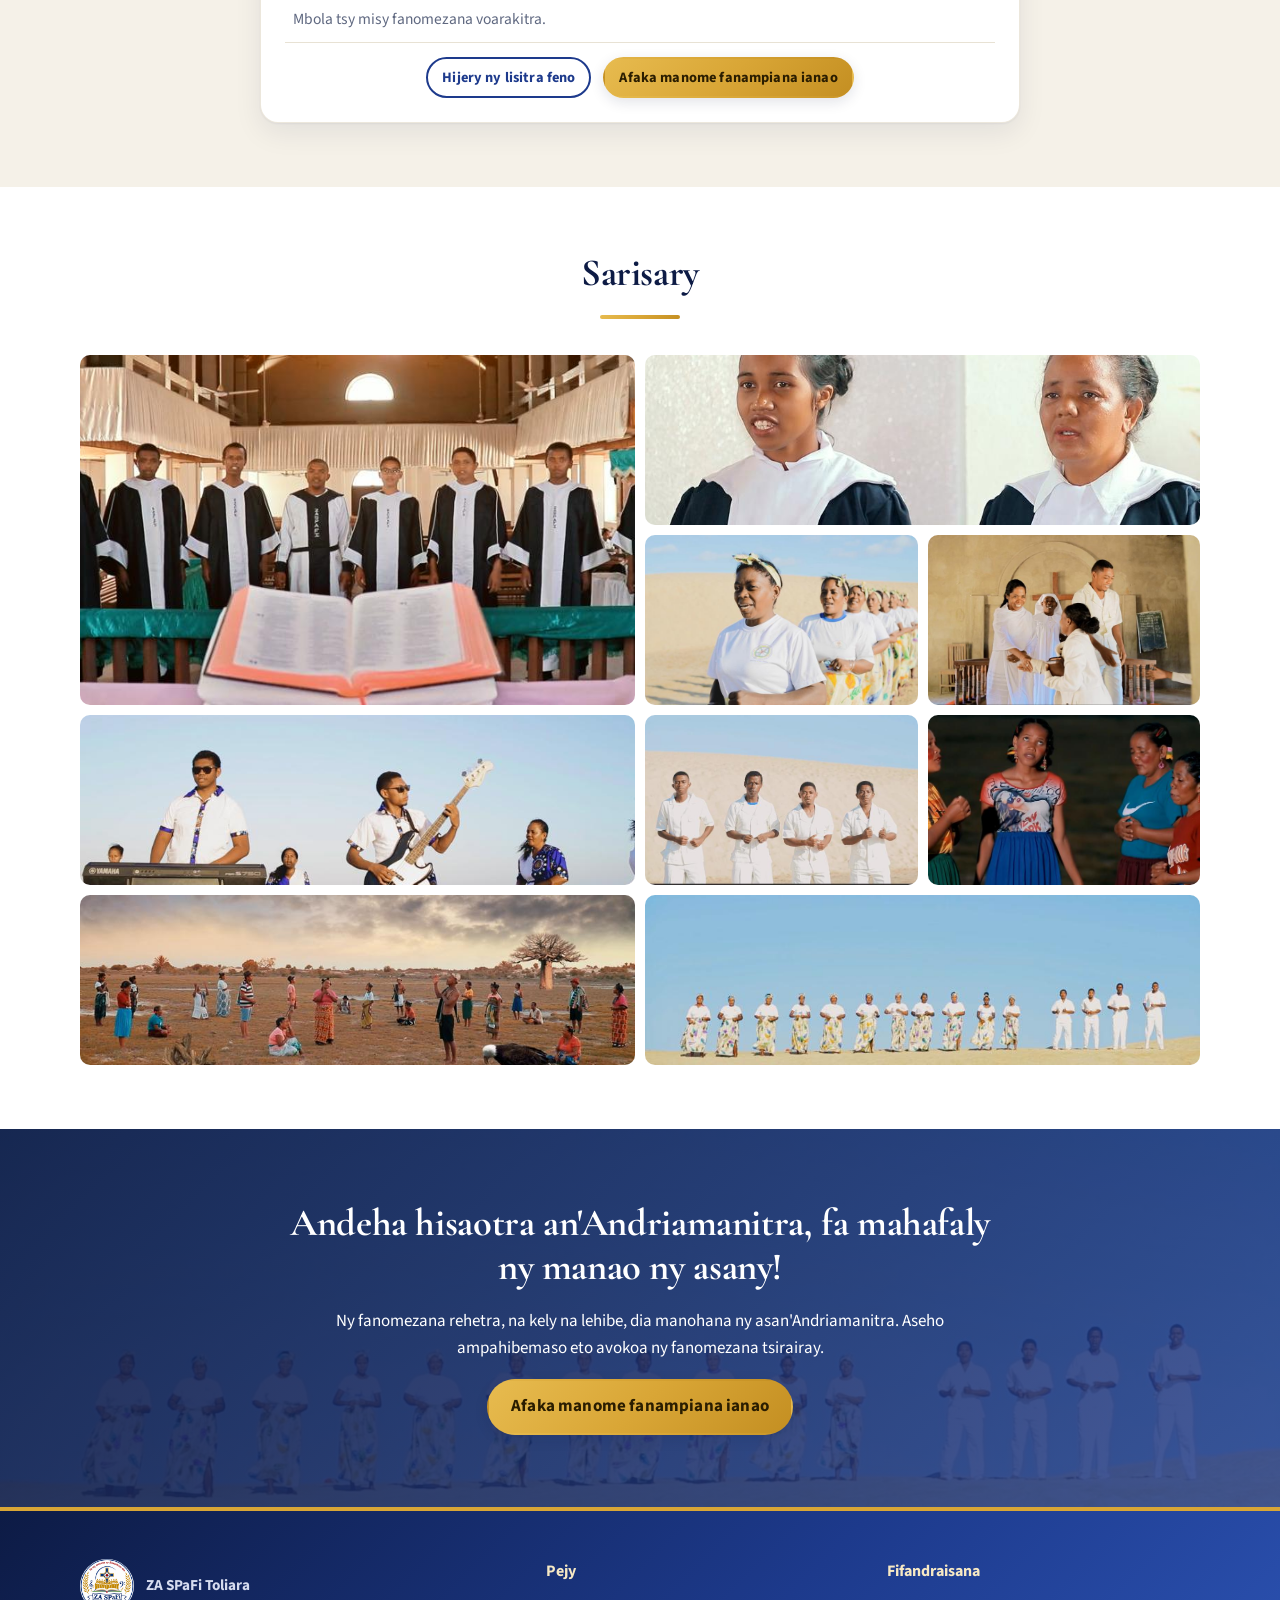
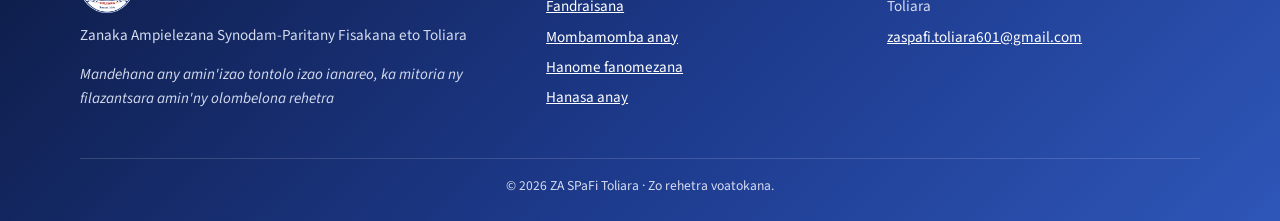
==== commit e1945a0d: "notif sms" ====
--- a/index.html
+++ b/index.html
@@ -26,6 +26,7 @@
       <div class="btn-row">
         <a class="btn btn--gold" href="fanomezana.html" data-i18n="home.hero_btn_donate"></a>
         <a class="btn btn--ghost" href="mombamomba.html" data-i18n="home.hero_btn_about"></a>
+        <a class="btn btn--ghost" href="fanasana.html" data-i18n="home.hero_btn_invite"></a>
       </div>
     </div>
   </section>
--- a/assets/css/style.css
+++ b/assets/css/style.css
@@ -476,3 +476,171 @@
 .goal__toggle.btn { padding: 7px 16px; border: 2px solid var(--navy); border-radius: 999px; color: var(--navy); background: #fff; font-size: .9rem; }
 .goal__toggle.btn:hover { background: #eef2fb; }
 #goals-done { grid-template-columns: repeat(auto-fill, minmax(300px, 1fr)); }
+
+/* ==========================================================================
+   DESIGN REFRESH (November 2026) – overrides the styles above
+   ========================================================================== */
+:root {
+  --navy: #1d3a8c;
+  --navy-dark: #0d1b45;
+  --navy-2: #2e56b8;
+  --gold: #d9a636;
+  --gold-dark: #b88620;
+  --gold-light: #f7e9c4;
+  --red: #c0353c;
+  --green: #22895a;
+  --cream: #f5f1e8;
+  --paper: #ffffff;
+  --ink: #18203a;
+  --muted: #5f6880;
+  --line: #e8e2d4;
+  --radius: 18px;
+  --shadow: 0 1px 2px rgba(13, 27, 69, .05), 0 10px 28px rgba(13, 27, 69, .08);
+  --shadow-lg: 0 18px 50px rgba(13, 27, 69, .16);
+  --grad-navy: linear-gradient(135deg, #0d1b45 0%, #1d3a8c 55%, #2e56b8 100%);
+  --grad-gold: linear-gradient(135deg, #e7bb4f 0%, #d9a636 50%, #c48f22 100%);
+}
+body {
+  background:
+    radial-gradient(1200px 500px at 100% -10%, rgba(46, 86, 184, .07), transparent 60%),
+    radial-gradient(900px 400px at -10% 30%, rgba(217, 166, 54, .08), transparent 60%),
+    var(--cream);
+}
+h1, h2, h3 { letter-spacing: -.01em; }
+
+/* header */
+.site-header { box-shadow: 0 2px 16px rgba(13, 27, 69, .06); border-bottom: 0; }
+.site-header::after { content: ""; position: absolute; left: 0; right: 0; bottom: 0; height: 3px; background: linear-gradient(90deg, var(--navy), var(--gold), var(--red)); opacity: .85; }
+.nav a { border-radius: 999px; }
+.nav a[aria-current="page"] { background: var(--navy); color: #fff; }
+.nav a.nav__login { background: var(--grad-gold); border: 0; color: #2a1d00; }
+
+/* buttons */
+.btn { box-shadow: 0 4px 14px rgba(13, 27, 69, .12); letter-spacing: .01em; }
+.btn--gold { background: var(--grad-gold); color: #2a1d00; }
+.btn--gold:hover { background: var(--grad-gold); filter: brightness(1.05); }
+.btn--navy { background: var(--grad-navy); }
+.btn--outline, .btn--ghost { box-shadow: none; }
+.btn--outline:hover { background: #eef2fc; }
+
+/* hero */
+.hero__bg::after { background: linear-gradient(180deg, rgba(13, 27, 69, .35) 0%, rgba(13, 27, 69, .70) 55%, rgba(13, 27, 69, .92) 100%); }
+.hero__logo { box-shadow: 0 0 0 6px rgba(217, 166, 54, .35), 0 10px 40px rgba(0, 0, 0, .35); }
+.hero h1 { text-shadow: 0 4px 24px rgba(0, 0, 0, .35); }
+
+/* sections & cards */
+.section__head h2 { position: relative; }
+.ornament { width: 80px; height: 4px; background: var(--grad-gold); }
+.card, .goal, .pillar, .office__item, .verse-card { border: 1px solid rgba(232, 226, 212, .8); border-radius: var(--radius); box-shadow: var(--shadow); }
+.goal { position: relative; overflow: hidden; transition: transform .2s, box-shadow .2s; }
+.goal::before { content: ""; position: absolute; left: 0; right: 0; top: 0; height: 5px; background: var(--grad-navy); }
+.goal--done::before { background: linear-gradient(90deg, #22895a, #5cbf8a); }
+.goal--hidden::before { background: repeating-linear-gradient(90deg, #a99bd0 0 10px, transparent 10px 16px); }
+.goal:hover { transform: translateY(-3px); box-shadow: var(--shadow-lg); }
+.progress { height: 9px; background: #ece6d8; }
+.progress__bar { background: linear-gradient(90deg, var(--navy-2), var(--gold)); }
+.verse-card { background: linear-gradient(180deg, #fff 0%, #fffaf0 100%); border-top: 0; position: relative; }
+.verse-card::before { content: "“"; position: absolute; top: -18px; left: 50%; transform: translateX(-50%); width: 46px; height: 46px; border-radius: 50%; background: var(--grad-gold); color: #fff; font: 700 2.4rem/56px var(--font-head); text-align: center; box-shadow: var(--shadow); }
+.stat { background: var(--grad-navy); box-shadow: var(--shadow-lg); }
+.cta .hero__bg::after { background: linear-gradient(135deg, rgba(13, 27, 69, .92), rgba(29, 58, 140, .80)); }
+.site-footer { background: var(--grad-navy); border-top: 4px solid var(--gold); }
+.badge { border-radius: 999px; }
+.demo-banner { background: var(--grad-gold); color: #2a1d00; font-weight: 600; }
+
+/* ---------- Members' home (dashboard) ---------- */
+body[data-page="login"] .container[style] { max-width: 1100px !important; }
+.login-card { text-align: left; }
+.login-card__logo { display: grid; place-items: center; margin: -6px 0 6px; }
+.login-card__logo img { width: 72px; height: 72px; border-radius: 50%; box-shadow: 0 0 0 5px var(--gold-light); }
+.dash-hero {
+  display: flex; justify-content: space-between; align-items: center; gap: 18px;
+  background: var(--grad-navy); color: #fff; border-radius: 24px; padding: 26px 28px;
+  box-shadow: var(--shadow-lg); position: relative; overflow: hidden;
+}
+.dash-hero::after { content: ""; position: absolute; right: -60px; top: -60px; width: 240px; height: 240px; border-radius: 50%; background: radial-gradient(circle, rgba(217, 166, 54, .35), transparent 70%); }
+.dash-hero h2 { color: #fff; font-size: clamp(1.6rem, 4vw, 2.3rem); margin: 4px 0 10px; }
+.dash-hero__date { color: var(--gold-light); font-weight: 600; font-size: .9rem; text-transform: capitalize; }
+.dash-hero__chips { display: flex; flex-wrap: wrap; gap: 6px; }
+.dash-hero__chips span { background: rgba(255, 255, 255, .14); border: 1px solid rgba(255, 255, 255, .2); padding: 4px 12px; border-radius: 999px; font-size: .88rem; font-weight: 600; }
+.dash-avatar { position: relative; z-index: 1; background: none; border: 0; cursor: pointer; display: flex; flex-direction: column; align-items: center; gap: 6px; color: #fff; font: inherit; font-weight: 700; font-size: .85rem; }
+.dash-avatar__img { width: 74px; height: 74px; border-radius: 50%; overflow: hidden; background: #e9e4d6; display: grid; place-items: center; box-shadow: 0 0 0 4px var(--gold), 0 8px 24px rgba(0, 0, 0, .3); transition: transform .2s; }
+.dash-avatar:hover .dash-avatar__img { transform: scale(1.06); }
+.dash-avatar__img img { width: 100%; height: 100%; object-fit: cover; }
+.dash-avatar__img span { font-family: var(--font-head); font-size: 1.8rem; font-weight: 700; color: var(--navy); }
+.tiles { display: grid; grid-template-columns: repeat(4, minmax(0, 1fr)); gap: 14px; margin: 16px 0 6px; }
+@media (max-width: 760px) { .tiles { grid-template-columns: repeat(2, minmax(0, 1fr)); } .dash-hero { padding: 20px; } .dash-avatar__img { width: 60px; height: 60px; } }
+.tile { display: flex; flex-direction: column; gap: 2px; text-align: left; background: #fff; border: 1px solid var(--line); border-radius: 18px; padding: 14px 16px; box-shadow: var(--shadow); font: inherit; color: var(--ink); text-decoration: none; cursor: pointer; transition: transform .15s; }
+.tile:hover { transform: translateY(-2px); }
+.tile strong { font-family: var(--font-head); font-size: 1.7rem; color: var(--navy-dark); line-height: 1.1; }
+.tile__label { font-size: .82rem; font-weight: 700; color: var(--muted); text-transform: uppercase; letter-spacing: .04em; }
+.tile__sub { font-size: .82rem; color: var(--muted); }
+.tile--navy { background: var(--grad-gold); border: 0; }
+.tile--navy strong, .tile--navy .tile__label { color: #2a1d00; }
+.m-nav { top: 68px; margin-top: 10px; background: rgba(245, 241, 232, .94); backdrop-filter: blur(6px); }
+.m-nav a { background: #fff; border: 1px solid var(--line); box-shadow: 0 2px 6px rgba(13, 27, 69, .05); }
+.m-nav a:hover { background: var(--navy); color: #fff; }
+.sec-head { display: flex; align-items: center; gap: 12px; margin-bottom: 8px; }
+.sec-head h2 { margin: 0; }
+.sec-ico { width: 44px; height: 44px; border-radius: 14px; display: grid; place-items: center; font-size: 1.35rem; background: #fff; box-shadow: var(--shadow); }
+.mb { margin-bottom: 14px; }
+.txs { list-style: none; margin: 0; padding: 0; }
+.tx { display: flex; align-items: center; gap: 12px; padding: 10px 0; border-bottom: 1px solid var(--line); }
+.tx:last-child { border-bottom: 0; }
+.tx__ico { width: 34px; height: 34px; flex: none; border-radius: 50%; display: grid; place-items: center; font-weight: 700; }
+.tx--in .tx__ico { background: #e1f3e9; color: var(--green); }
+.tx--out .tx__ico { background: #fbe5e6; color: var(--red); }
+.tx__main { flex: 1; display: flex; flex-direction: column; min-width: 0; }
+.tx__amt { font-weight: 700; white-space: nowrap; font-variant-numeric: tabular-nums; }
+.tx--in .tx__amt { color: var(--green); }
+.tx--out .tx__amt { color: var(--red); }
+.stat-card .big { font-size: 1.7rem; }
+
+/* commissions */
+.comm-tabs { display: flex; gap: 8px; overflow-x: auto; padding: 4px 2px 10px; scrollbar-width: thin; }
+.comm-tab { flex: none; display: inline-flex; align-items: center; gap: 8px; border: 1.5px solid var(--line); background: #fff; color: var(--ink); font: inherit; font-weight: 700; font-size: .92rem; padding: 9px 16px; border-radius: 999px; cursor: pointer; box-shadow: 0 2px 6px rgba(13, 27, 69, .05); }
+.comm-tab span { font-size: 1.1rem; }
+.comm-tab.is-active { background: var(--grad-navy); color: #fff; border-color: transparent; }
+.comm-panel__head { display: flex; justify-content: space-between; align-items: flex-start; gap: 12px; flex-wrap: wrap; margin-bottom: 10px; }
+.comm-panel__head h3 { margin-bottom: 6px; }
+.comm-panel__head .badge { margin: 0 6px 0 0; }
+.comm-group { margin-top: 16px; }
+.comm-group__title { font-weight: 700; color: var(--navy-dark); background: #f3f6fd; border-radius: 10px; padding: 8px 12px; margin-bottom: 10px; }
+.steps--flat { margin-left: 8px; }
+.add-form { background: #fffaf0; border: 1.5px dashed var(--gold); border-radius: 16px; padding: 16px; margin: 6px 0 14px; }
+
+/* profile drawer */
+.drawer-backdrop { position: fixed; inset: 0; background: rgba(13, 27, 69, .45); opacity: 0; pointer-events: none; transition: opacity .25s; z-index: 90; }
+.drawer-backdrop.is-open { opacity: 1; pointer-events: auto; }
+.drawer { position: fixed; top: 0; right: 0; bottom: 0; width: min(440px, 94vw); background: var(--cream); z-index: 95; transform: translateX(105%); transition: transform .28s ease; display: flex; flex-direction: column; box-shadow: var(--shadow-lg); }
+.drawer.is-open { transform: none; }
+.drawer__head { display: flex; justify-content: space-between; align-items: center; padding: 16px 18px; background: var(--grad-navy); color: #fff; font-size: 1.1rem; }
+.drawer__close { background: rgba(255, 255, 255, .15); border: 0; color: #fff; width: 36px; height: 36px; border-radius: 50%; font-size: 1rem; cursor: pointer; }
+.drawer__body { overflow-y: auto; padding: 16px; display: grid; gap: 14px; }
+.drawer .fee-grid { grid-template-columns: repeat(4, minmax(0, 1fr)) !important; }
+.drawer .my-card { overflow: hidden; }
+.drawer .my-card .idcard { zoom: .95; margin: 8px auto 0; }
+body.no-scroll { overflow: hidden; }
+
+/* phone entry app */
+.e-big { border-radius: 20px; }
+.e-big--scan { background: var(--grad-navy); box-shadow: var(--shadow-lg); }
+.e-status { background: #fff; border: 1px solid var(--line); box-shadow: var(--shadow); }
+.e-status.is-offline { background: var(--gold-light); }
+.drawer__body { display: flex; flex-direction: column; flex: 1; min-height: 0; }
+.drawer__body > * { flex: none; }
+body[data-page="login"] .page-head--short { min-height: clamp(150px, 18vw, 230px); }
+body[data-page="login"] .page-head--short .container { padding-top: 60px; padding-bottom: 26px; }
+
+/* ---------- SMS announcements, reminders, invitations ---------- */
+.notify { max-width: 760px; }
+.seg--3 { display: flex; flex-wrap: wrap; border-radius: 16px; }
+.seg--3 label { flex: 1 1 auto; justify-content: center; }
+.seg--3 label:has(input:checked) { background: var(--navy); color: #fff; }
+.sms-preview { background: #eef7f1; border: 1px solid #bfe3cd; border-radius: 16px 16px 16px 4px; padding: 14px 16px; white-space: pre-wrap; font-size: .98rem; max-width: 520px; }
+.loan-head { margin-bottom: 4px; }
+.invite-ok { text-align: center; padding: 18px 6px; }
+.invite-ok__ico { width: 72px; height: 72px; margin: 0 auto 12px; border-radius: 50%; display: grid; place-items: center; font-size: 2.2rem; color: #fff; background: linear-gradient(135deg, #22895a, #5cbf8a); box-shadow: var(--shadow-lg); }
+body[data-page="invite"] .page-head p { font-size: 1.05rem; }
+.hero .btn-row .btn { min-width: 180px; }
+.seg--3 input { position: absolute; opacity: 0; pointer-events: none; }
+.seg--3 label { cursor: pointer; padding: 10px 16px; text-align: center; }
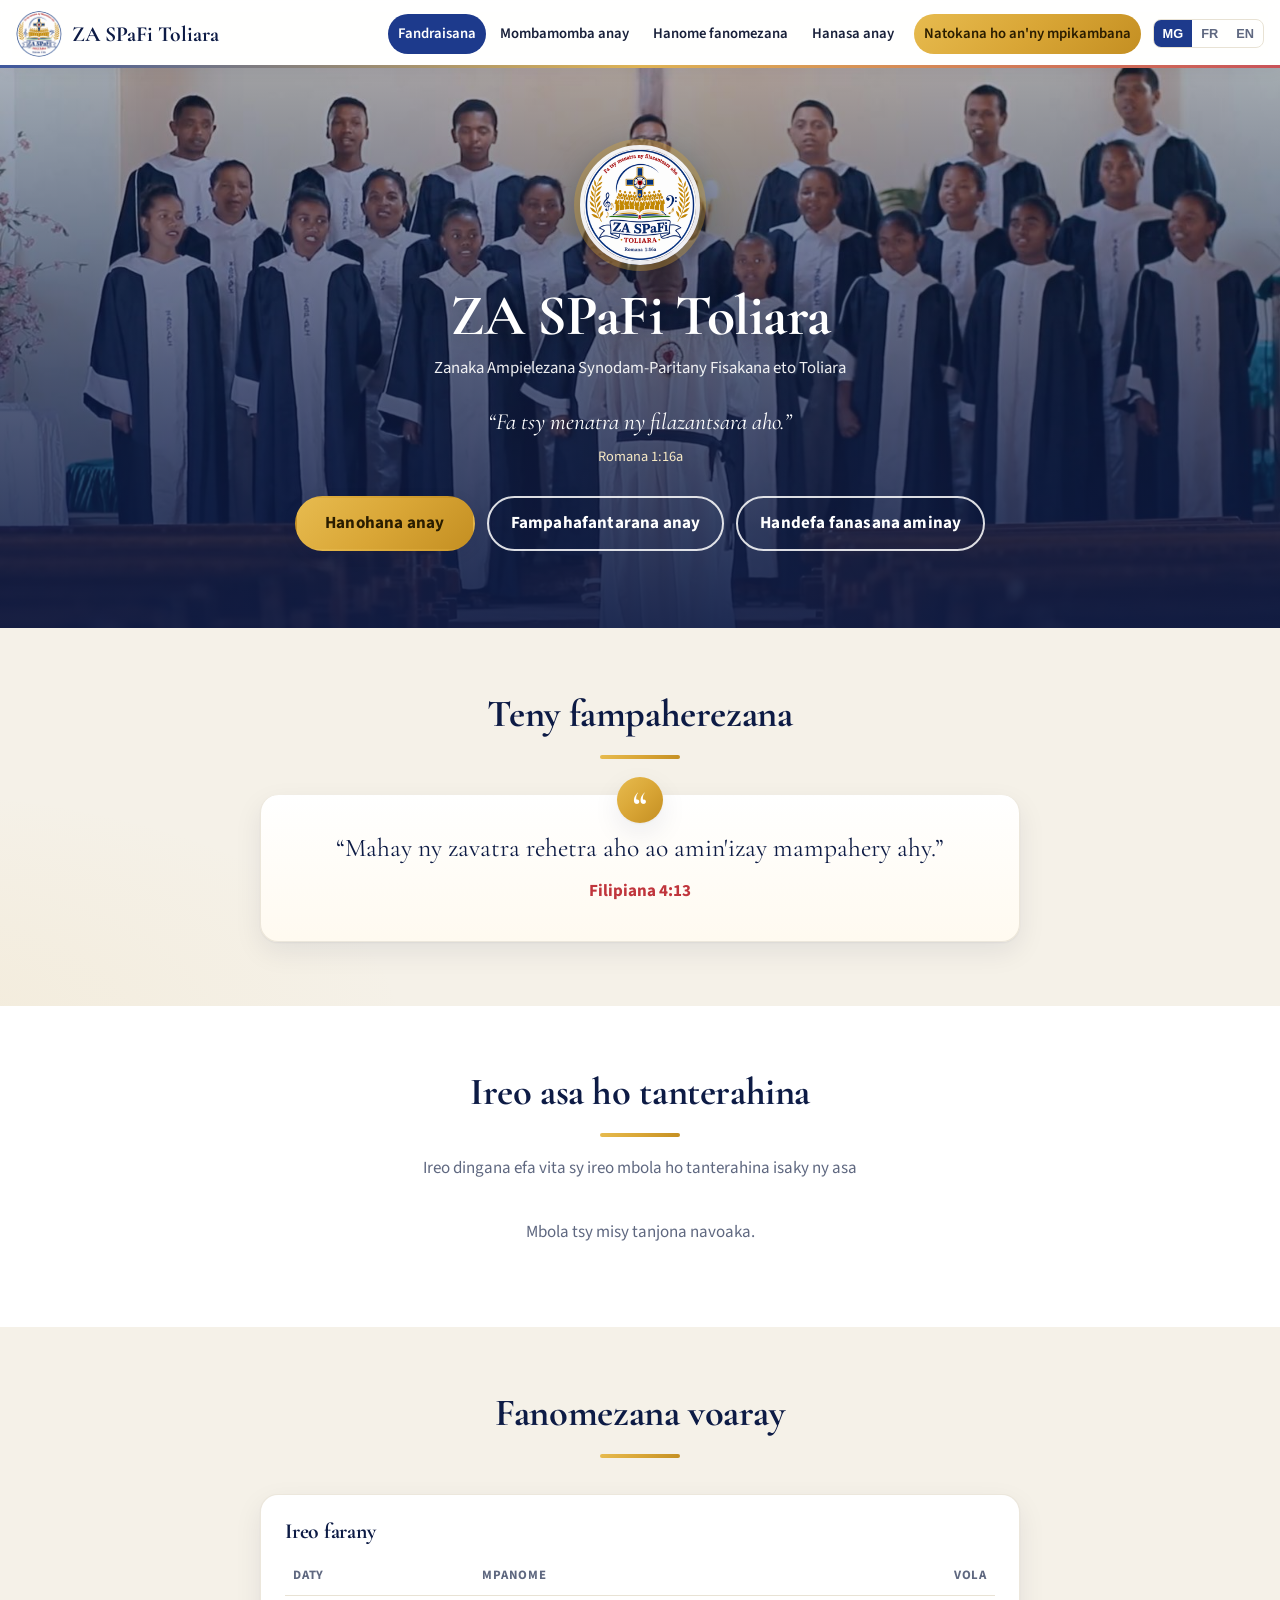
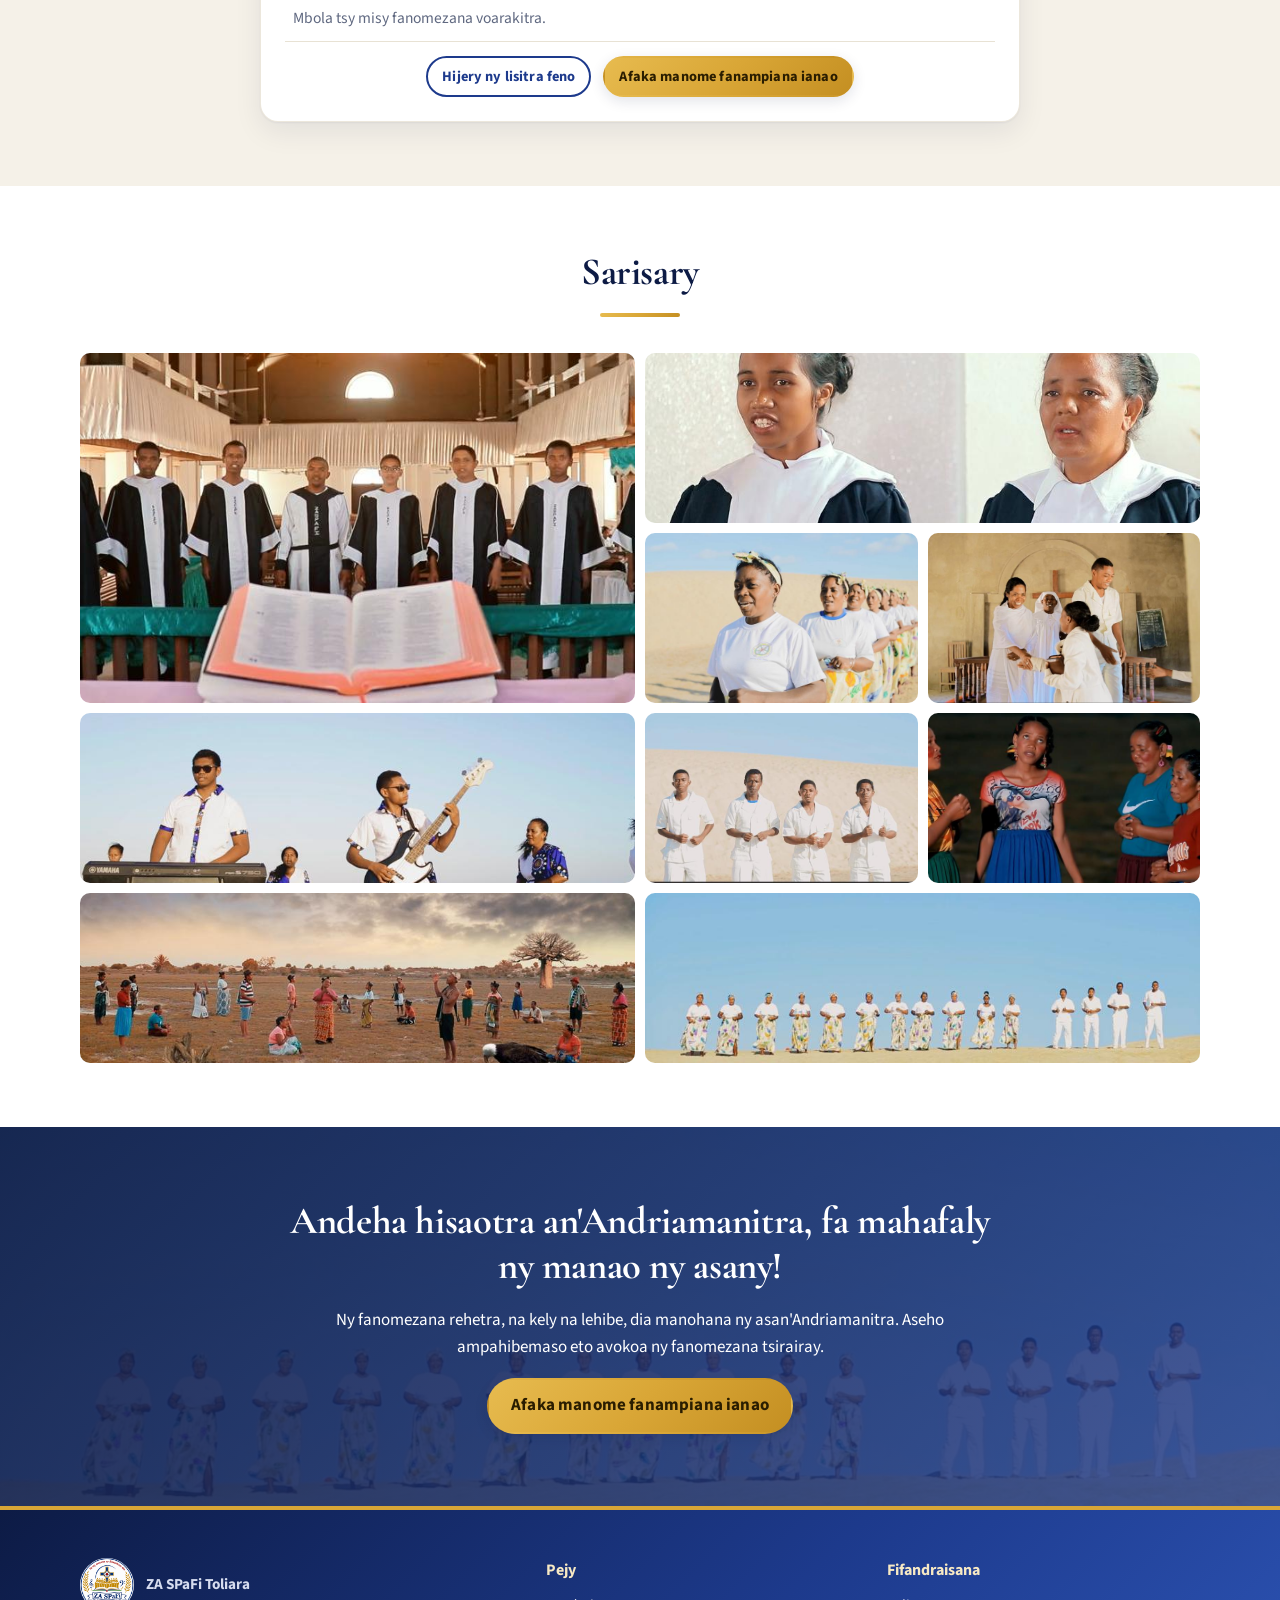
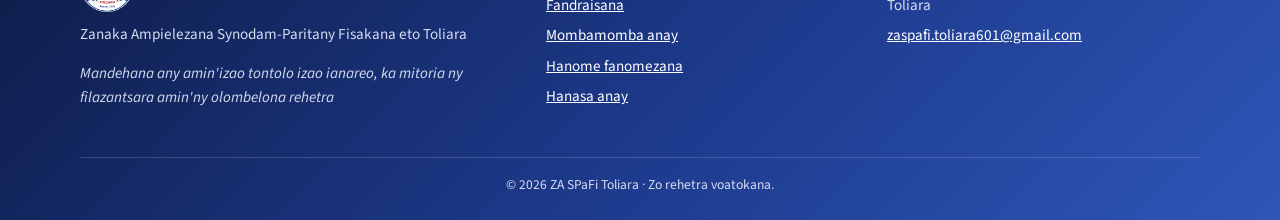
==== commit b41aee26: "add member" ====
--- a/index.html
+++ b/index.html
@@ -48,7 +48,7 @@
   <section class="section section--white section--tight" id="vita" hidden>
     <div class="container">
       <div class="section__head"><h2 data-i18n="home.done_title"></h2><span class="ornament"></span></div>
-      <div class="goals" id="goals-done"></div>
+      <div id="goals-done" class="done-wrap"></div>
     </div>
   </section>
 
--- a/assets/css/style.css
+++ b/assets/css/style.css
@@ -644,3 +644,32 @@
 .hero .btn-row .btn { min-width: 180px; }
 .seg--3 input { position: absolute; opacity: 0; pointer-events: none; }
 .seg--3 label { cursor: pointer; padding: 10px 16px; text-align: center; }
+
+/* completed goals: names only */
+.done-wrap { max-width: 820px; margin: 0 auto; }
+.done-list { list-style: none; margin: 0; padding: 6px 20px; }
+.done-list li { display: flex; justify-content: space-between; gap: 12px; flex-wrap: wrap; padding: 12px 0; border-bottom: 1px solid var(--line); }
+.done-list li:last-child { border-bottom: 0; }
+.done-list__name { font-weight: 700; color: var(--navy-dark); }
+.done-goals .done-list { padding: 0; }
+.nm-ok { text-align: center; }
+.nm-codes { display: flex; gap: 12px; justify-content: center; margin: 12px 0; }
+.nm-codes div { background: var(--grad-navy); color: #fff; border-radius: 16px; padding: 12px 22px; min-width: 120px; }
+.nm-codes span { display: block; font-size: .8rem; color: var(--gold-light); font-weight: 700; letter-spacing: .08em; }
+.nm-codes strong { font-family: var(--font-head); font-size: 2rem; letter-spacing: .06em; }
+.nm-ok .sms-preview { margin: 10px auto; text-align: left; }
+.nm-ok .inline { justify-content: center; }
+
+/* header: keep menu on one line (more links now) */
+.site-header .container { width: min(1280px, 100% - 32px); }
+.brand span { white-space: nowrap; }
+.nav a { white-space: nowrap; padding: 8px 10px; font-size: .92rem; }
+@media (max-width: 1180px) {
+  .nav-toggle { display: block; }
+  .nav { display: none; position: absolute; top: 68px; left: 0; right: 0; flex-direction: column; align-items: stretch; gap: 0;
+         background: #fff; border-bottom: 1px solid var(--line); padding: 8px 16px 16px; box-shadow: var(--shadow); }
+  .nav.is-open { display: flex; }
+  .nav a { padding: 12px; }
+  .nav a.nav__login { margin: 8px 0 0; text-align: center; }
+  .lang-switch { margin: 12px 0 0; align-self: flex-start; }
+}
